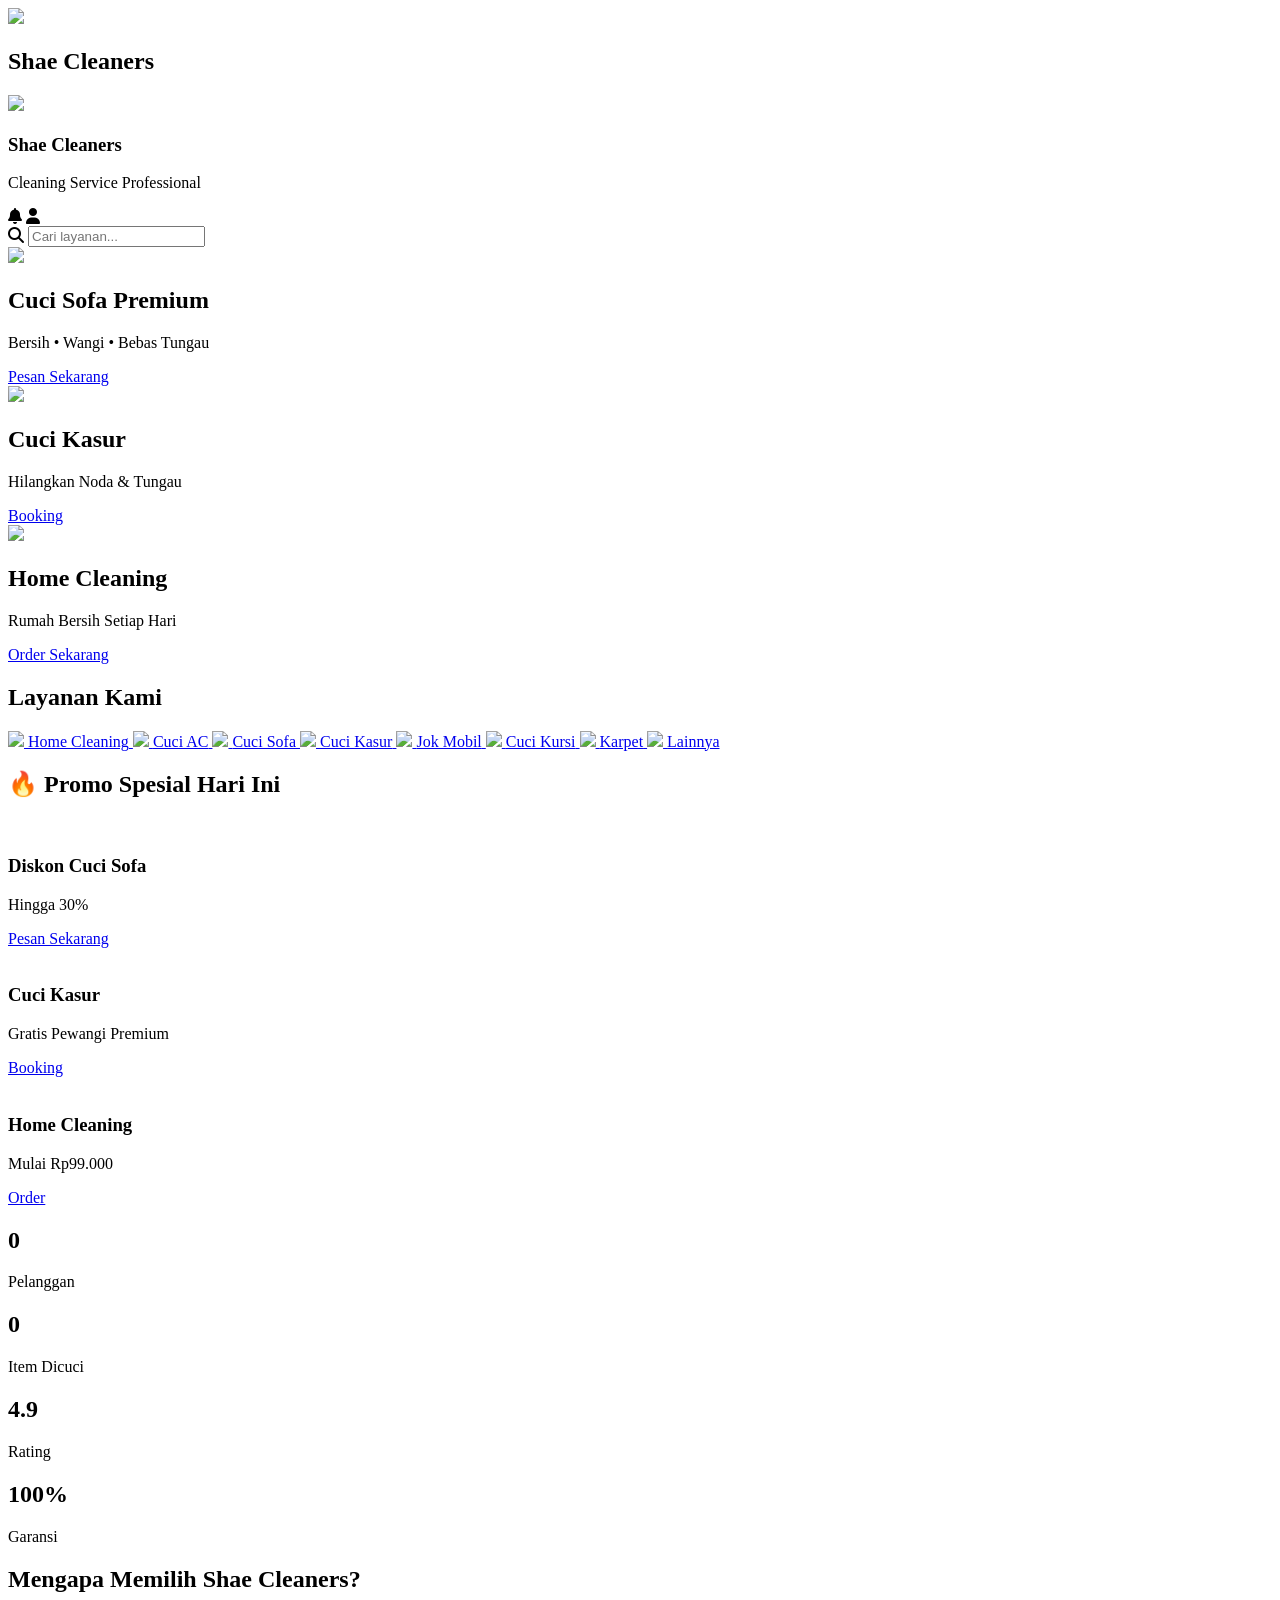
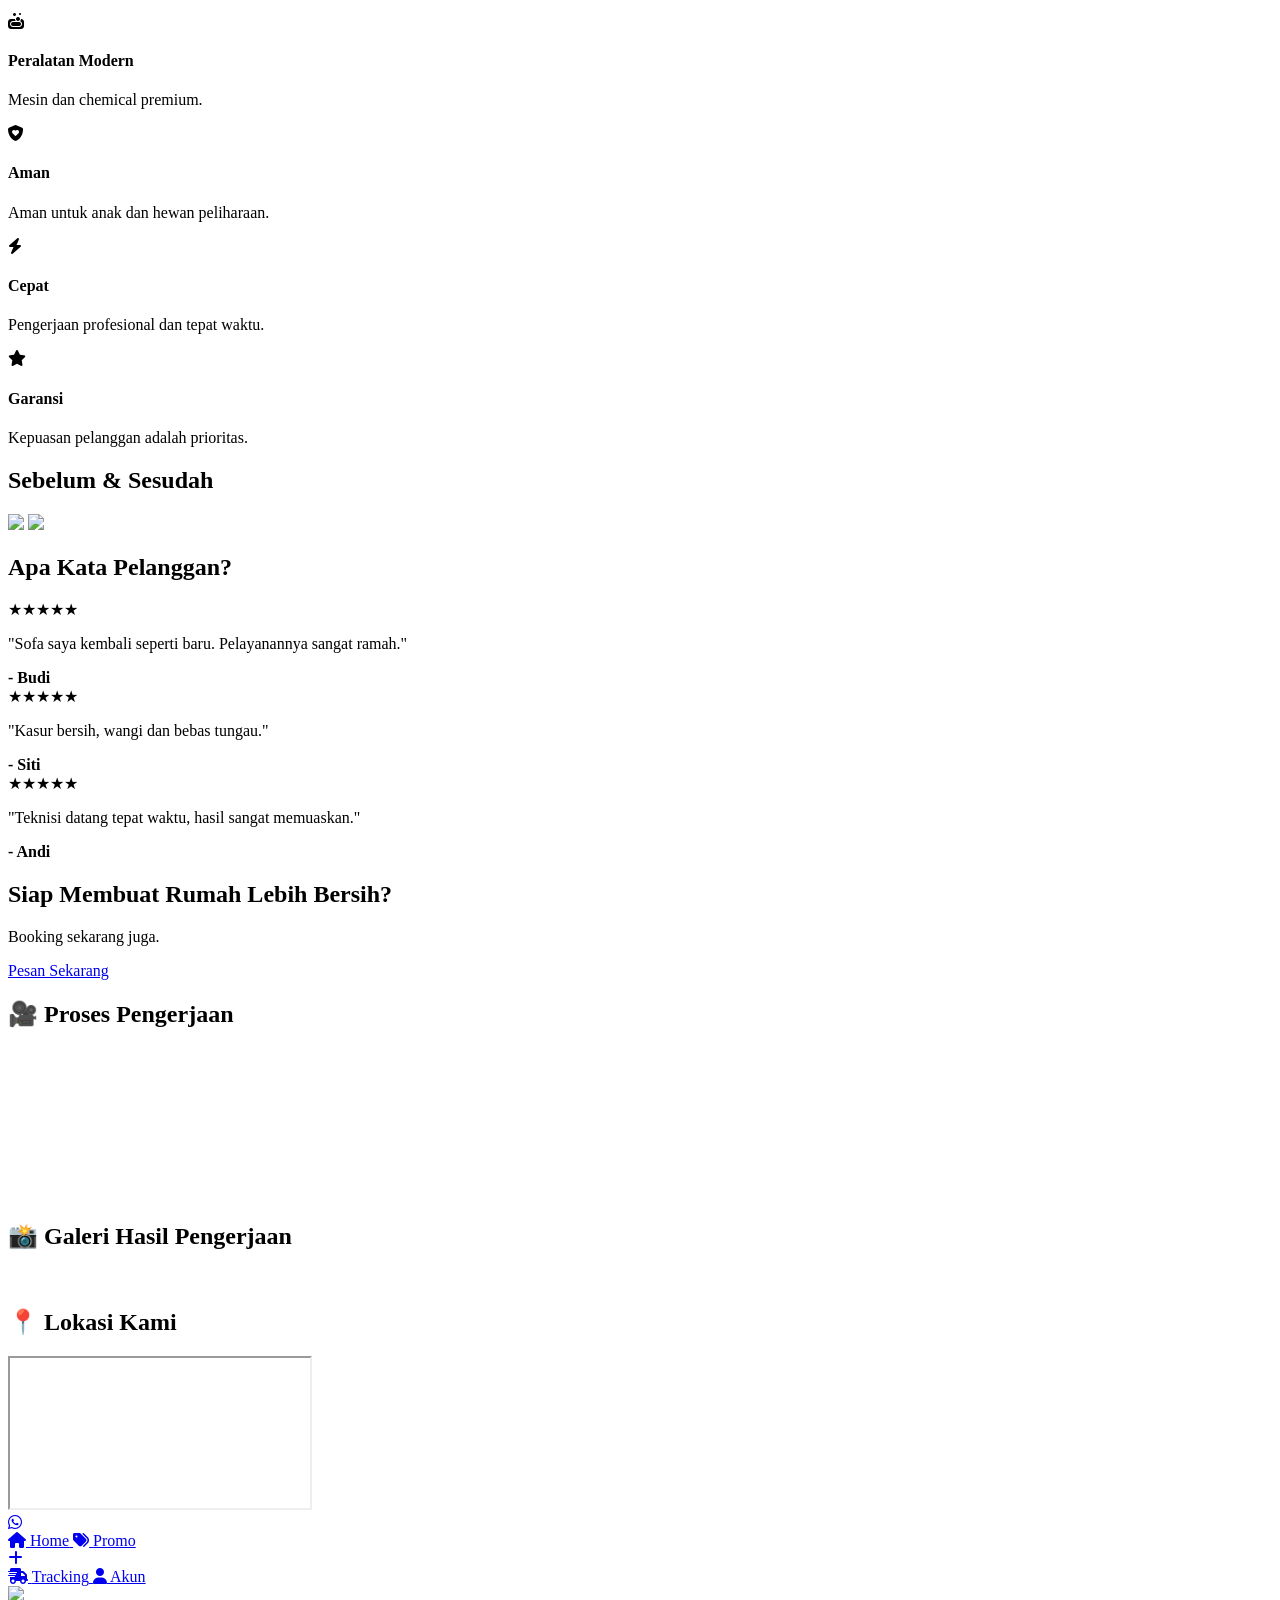
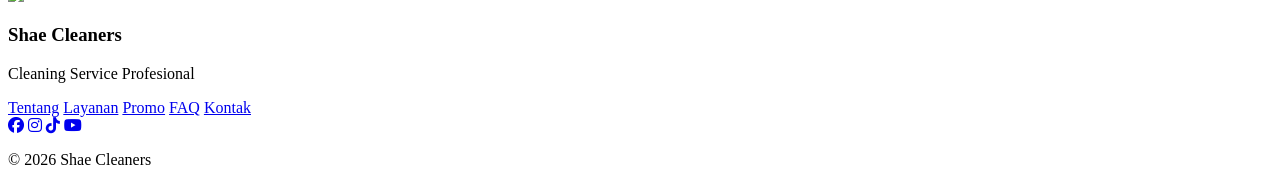
==== index.html @ 220299c4 "Create index.html" ====
<!DOCTYPE html>
<html lang="id">
<head>
<meta charset="UTF-8">
<meta name="viewport" content="width=device-width, initial-scale=1.0">

<title>Shae Cleaners | Jasa Cuci Sofa, Kasur, AC & Home Cleaning</title>

<meta name="theme-color" content="#0D6EFD">
<meta name="description" content="Shae Cleaners - Jasa Home Cleaning, Cuci Sofa, Kasur, AC, Jok Mobil, Kursi, Karpet dan lainnya.">

<link rel="manifest" href="manifest.json">
<link rel="icon" href="assets/logo/logo.png">

<link rel="preconnect" href="https://fonts.googleapis.com">
<link rel="preconnect" href="https://fonts.gstatic.com" crossorigin>

<link href="https://fonts.googleapis.com/css2?family=Poppins:wght@300;400;500;600;700&display=swap" rel="stylesheet">

<link rel="stylesheet" href="style.css">

<link rel="stylesheet" href="https://cdnjs.cloudflare.com/ajax/libs/font-awesome/6.7.2/css/all.min.css">

<link href="https://unpkg.com/aos@2.3.4/dist/aos.css" rel="stylesheet">

</head>

<body>

<!-- Splash Screen -->

<div id="splash">

<img src="assets/logo/logo.png" class="logo">

<h2>Shae Cleaners</h2>

<div class="loader"></div>

</div>

<!-- HEADER -->

<header>

<div class="topbar">

<div class="logo-area">

<img src="assets/logo/logo.png">

<div>

<h3>Shae Cleaners</h3>

<p>Cleaning Service Professional</p>

</div>

</div>

<div class="profile">

<i class="fa-solid fa-bell"></i>

<i class="fa-solid fa-user"></i>

</div>

</div>

<!-- SEARCH -->

<div class="search-box">

<i class="fa-solid fa-magnifying-glass"></i>

<input
type="text"
placeholder="Cari layanan...">

</div>

</header>

<!-- HERO SLIDER -->

<section class="hero">

<div class="slider">

<div class="slide active">

<img src="assets/banner/banner1.jpg">

<div class="caption">

<h2>Cuci Sofa Premium</h2>

<p>Bersih • Wangi • Bebas Tungau</p>

<a href="pages/order.html">

Pesan Sekarang

</a>

</div>

</div>

<div class="slide">

<img src="assets/banner/banner2.jpg">

<div class="caption">

<h2>Cuci Kasur</h2>

<p>Hilangkan Noda & Tungau</p>

<a href="pages/order.html">

Booking

</a>

</div>

</div>

<div class="slide">

<img src="assets/banner/banner3.jpg">

<div class="caption">

<h2>Home Cleaning</h2>

<p>Rumah Bersih Setiap Hari</p>

<a href="pages/order.html">

Order Sekarang

</a>

</div>

</div>

</div>

</section>

<!-- MENU LAYANAN -->

<section class="menu">

<h2>Layanan Kami</h2>

<div class="grid">

<a href="pages/home-cleaning.html" class="card">

<img src="assets/icons/home.png">

<span>Home Cleaning</span>

</a>

<a href="pages/cuci-ac.html" class="card">

<img src="assets/icons/ac.png">

<span>Cuci AC</span>

</a>

<a href="pages/cuci-sofa.html" class="card">

<img src="assets/icons/sofa.png">

<span>Cuci Sofa</span>

</a>

<a href="pages/cuci-kasur.html" class="card">

<img src="assets/icons/kasur.png">

<span>Cuci Kasur</span>

</a>

<a href="pages/cuci-jokmobil.html" class="card">

<img src="assets/icons/mobil.png">

<span>Jok Mobil</span>

</a>

<a href="pages/cuci-kursi.html" class="card">

<img src="assets/icons/kursi.png">

<span>Cuci Kursi</span>

</a>

<a href="pages/karpet.html" class="card">

<img src="assets/icons/karpet.png">

<span>Karpet</span>

</a>

<a href="pages/lainnya.html" class="card">

<img src="assets/icons/more.png">

<span>Lainnya</span>

</a>

</div>

</section>
<!-- ================= PROMO SLIDER ================= -->

<section class="promo-section">

<h2 class="section-title">
🔥 Promo Spesial Hari Ini
</h2>

<div class="promo-slider">

<div class="promo-card">
<img src="assets/banner/promo1.jpg" alt="">
<div class="promo-info">
<h3>Diskon Cuci Sofa</h3>
<p>Hingga 30%</p>
<a href="pages/order.html">Pesan Sekarang</a>
</div>
</div>

<div class="promo-card">
<img src="assets/banner/promo2.jpg" alt="">
<div class="promo-info">
<h3>Cuci Kasur</h3>
<p>Gratis Pewangi Premium</p>
<a href="pages/order.html">Booking</a>
</div>
</div>

<div class="promo-card">
<img src="assets/banner/promo3.jpg" alt="">
<div class="promo-info">
<h3>Home Cleaning</h3>
<p>Mulai Rp99.000</p>
<a href="pages/order.html">Order</a>
</div>
</div>

</div>

</section>

<!-- ================= STATISTIK ================= -->

<section class="counter">

<div class="counter-box">

<h2 class="count" data-target="5000">0</h2>

<p>Pelanggan</p>

</div>

<div class="counter-box">

<h2 class="count" data-target="12000">0</h2>

<p>Item Dicuci</p>

</div>

<div class="counter-box">

<h2 class="count" data-target="4.9">4.9</h2>

<p>Rating</p>

</div>

<div class="counter-box">

<h2>100%</h2>

<p>Garansi</p>

</div>

</section>

<!-- ================= KEUNGGULAN ================= -->

<section class="why-us">

<h2>Mengapa Memilih Shae Cleaners?</h2>

<div class="why-grid">

<div class="why-card">
<i class="fa-solid fa-soap"></i>
<h4>Peralatan Modern</h4>
<p>Mesin dan chemical premium.</p>
</div>

<div class="why-card">
<i class="fa-solid fa-shield-heart"></i>
<h4>Aman</h4>
<p>Aman untuk anak dan hewan peliharaan.</p>
</div>

<div class="why-card">
<i class="fa-solid fa-bolt"></i>
<h4>Cepat</h4>
<p>Pengerjaan profesional dan tepat waktu.</p>
</div>

<div class="why-card">
<i class="fa-solid fa-star"></i>
<h4>Garansi</h4>
<p>Kepuasan pelanggan adalah prioritas.</p>
</div>

</div>

</section>

<!-- ================= BEFORE AFTER ================= -->

<section class="before-after">

<h2>Sebelum & Sesudah</h2>

<div class="compare-slider">

<img src="assets/layanan/before.jpg" class="before">

<img src="assets/layanan/after.jpg" class="after">

</div>

</section>

<!-- ================= TESTIMONI ================= -->

<section class="testimonial">

<h2>Apa Kata Pelanggan?</h2>

<div class="testimonial-slider">

<div class="testimonial-card">

★★★★★

<p>

"Sofa saya kembali seperti baru.
Pelayanannya sangat ramah."

</p>

<strong>- Budi</strong>

</div>

<div class="testimonial-card">

★★★★★

<p>

"Kasur bersih, wangi dan bebas tungau."

</p>

<strong>- Siti</strong>

</div>

<div class="testimonial-card">

★★★★★

<p>

"Teknisi datang tepat waktu,
hasil sangat memuaskan."

</p>

<strong>- Andi</strong>

</div>

</div>

</section>

<!-- ================= CALL TO ACTION ================= -->

<section class="cta">

<h2>

Siap Membuat Rumah Lebih Bersih?

</h2>

<p>

Booking sekarang juga.

</p>

<a href="pages/order.html" class="btn-order">

Pesan Sekarang

</a>

</section>
<!-- ================= VIDEO PROFIL ================= -->

<section class="video-section">

<h2 class="section-title">
🎥 Proses Pengerjaan
</h2>

<div class="video-box">

<video autoplay muted loop playsinline>

<source src="assets/video/shae-cleaners.mp4" type="video/mp4">

</video>

</div>

</section>

<!-- ================= GALERI ================= -->

<section class="gallery">

<h2 class="section-title">
📸 Galeri Hasil Pengerjaan
</h2>

<div class="gallery-slider">

<img src="assets/gallery/1.jpg" alt="">
<img src="assets/gallery/2.jpg" alt="">
<img src="assets/gallery/3.jpg" alt="">
<img src="assets/gallery/4.jpg" alt="">
<img src="assets/gallery/5.jpg" alt="">
<img src="assets/gallery/6.jpg" alt="">

</div>

</section>

<!-- ================= GOOGLE MAP ================= -->

<section class="maps">

<h2 class="section-title">
📍 Lokasi Kami
</h2>

<iframe
src="https://www.google.com/maps/embed?pb="
loading="lazy"
allowfullscreen>
</iframe>

</section>

<!-- ================= FLOATING WHATSAPP ================= -->

<a
href="https://wa.me/628xxxxxxxxxx"
class="floating-wa"
target="_blank">

<i class="fa-brands fa-whatsapp"></i>

</a>

<!-- ================= BOTTOM NAVIGATION ================= -->

<nav class="bottom-nav">

<a href="index.html" class="active">

<i class="fa-solid fa-house"></i>

<span>Home</span>

</a>

<a href="pages/promo.html">

<i class="fa-solid fa-tags"></i>

<span>Promo</span>

</a>

<a href="pages/order.html">

<div class="order-button">

<i class="fa-solid fa-plus"></i>

</div>

</a>

<a href="pages/tracking.html">

<i class="fa-solid fa-truck-fast"></i>

<span>Tracking</span>

</a>

<a href="pages/profile.html">

<i class="fa-solid fa-user"></i>

<span>Akun</span>

</a>

</nav>

<!-- ================= FOOTER ================= -->

<footer>

<img src="assets/logo/logo.png" class="footer-logo">

<h3>Shae Cleaners</h3>

<p>
Cleaning Service Profesional
</p>

<div class="footer-menu">

<a href="#">Tentang</a>

<a href="#">Layanan</a>

<a href="#">Promo</a>

<a href="#">FAQ</a>

<a href="#">Kontak</a>

</div>

<div class="social">

<a href="#"><i class="fab fa-facebook"></i></a>

<a href="#"><i class="fab fa-instagram"></i></a>

<a href="#"><i class="fab fa-tiktok"></i></a>

<a href="#"><i class="fab fa-youtube"></i></a>

</div>

<p class="copyright">

© 2026 Shae Cleaners

</p>

</footer>

<!-- ================= SCRIPT ================= -->

<script src="https://unpkg.com/aos@2.3.4/dist/aos.js"></script>

<script>

AOS.init({

duration:800,

once:true

});

</script>

<script src="app.js"></script>

</body>

</html>
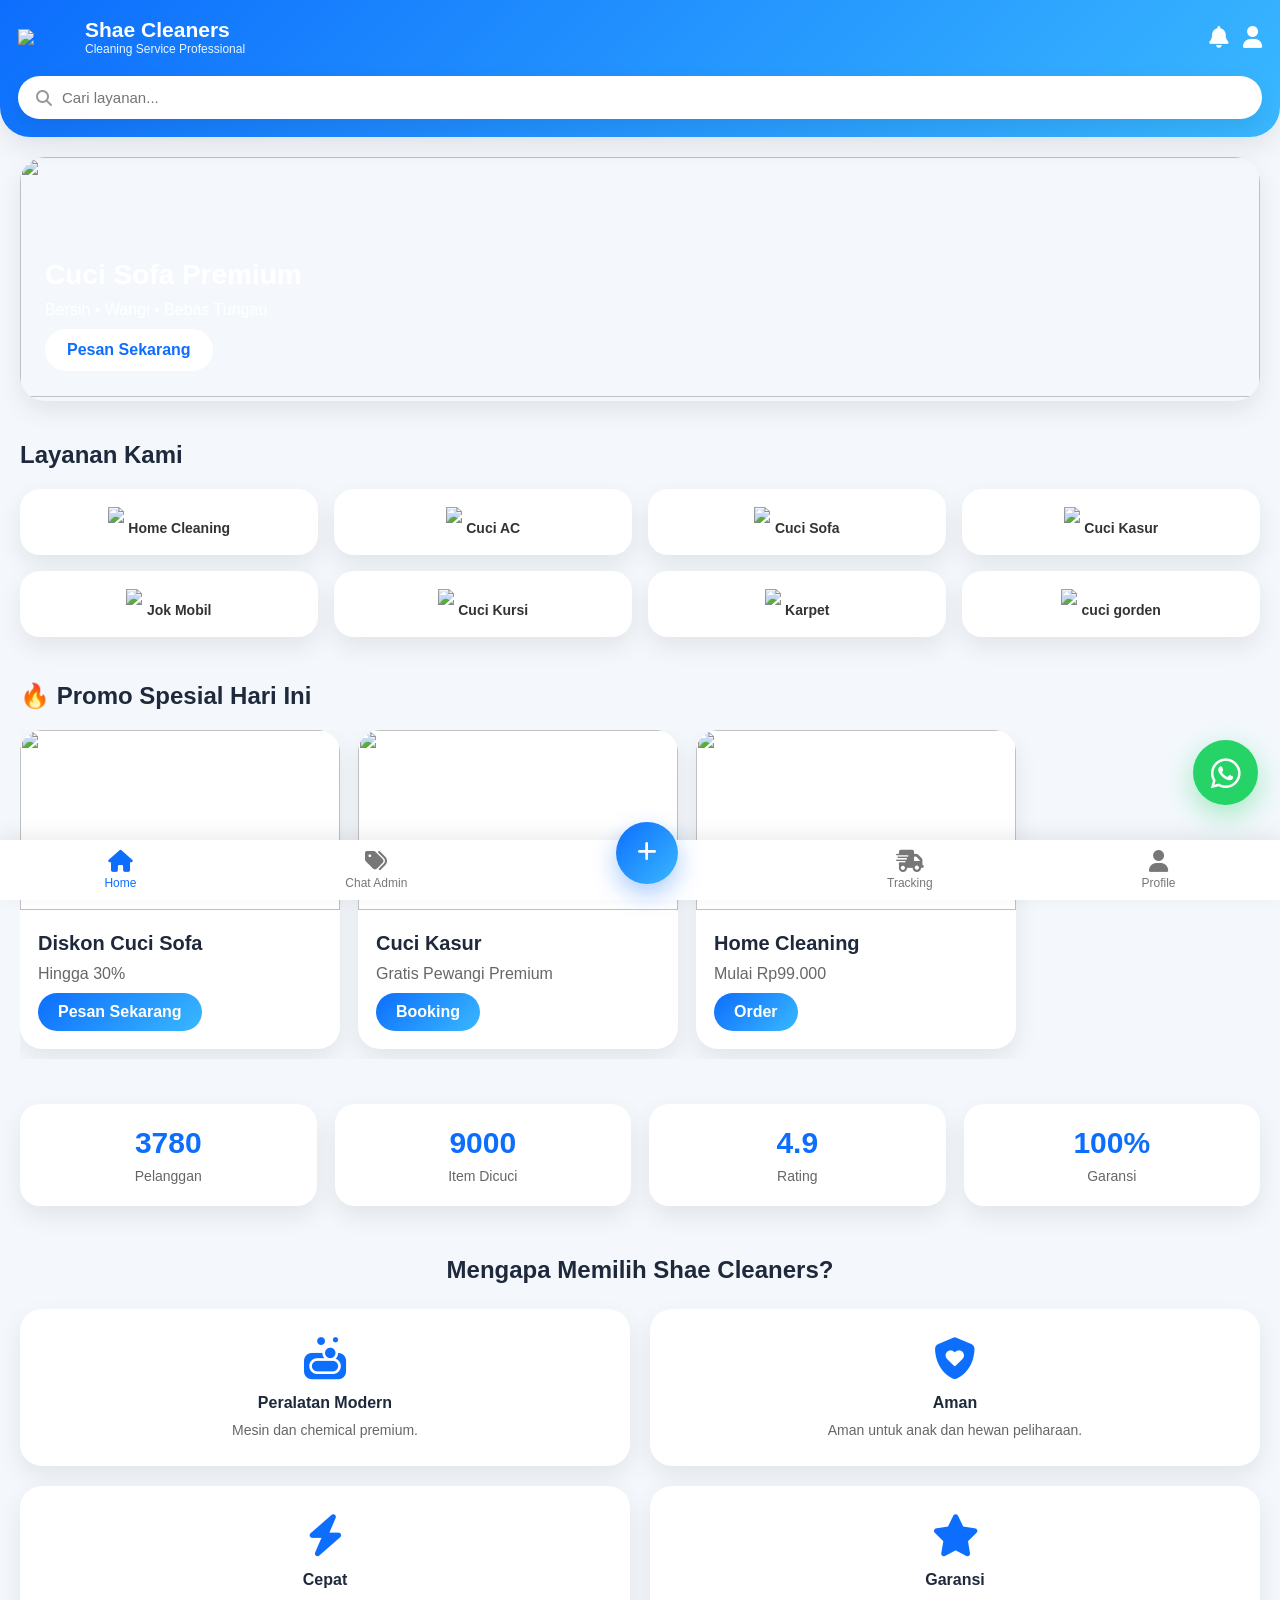
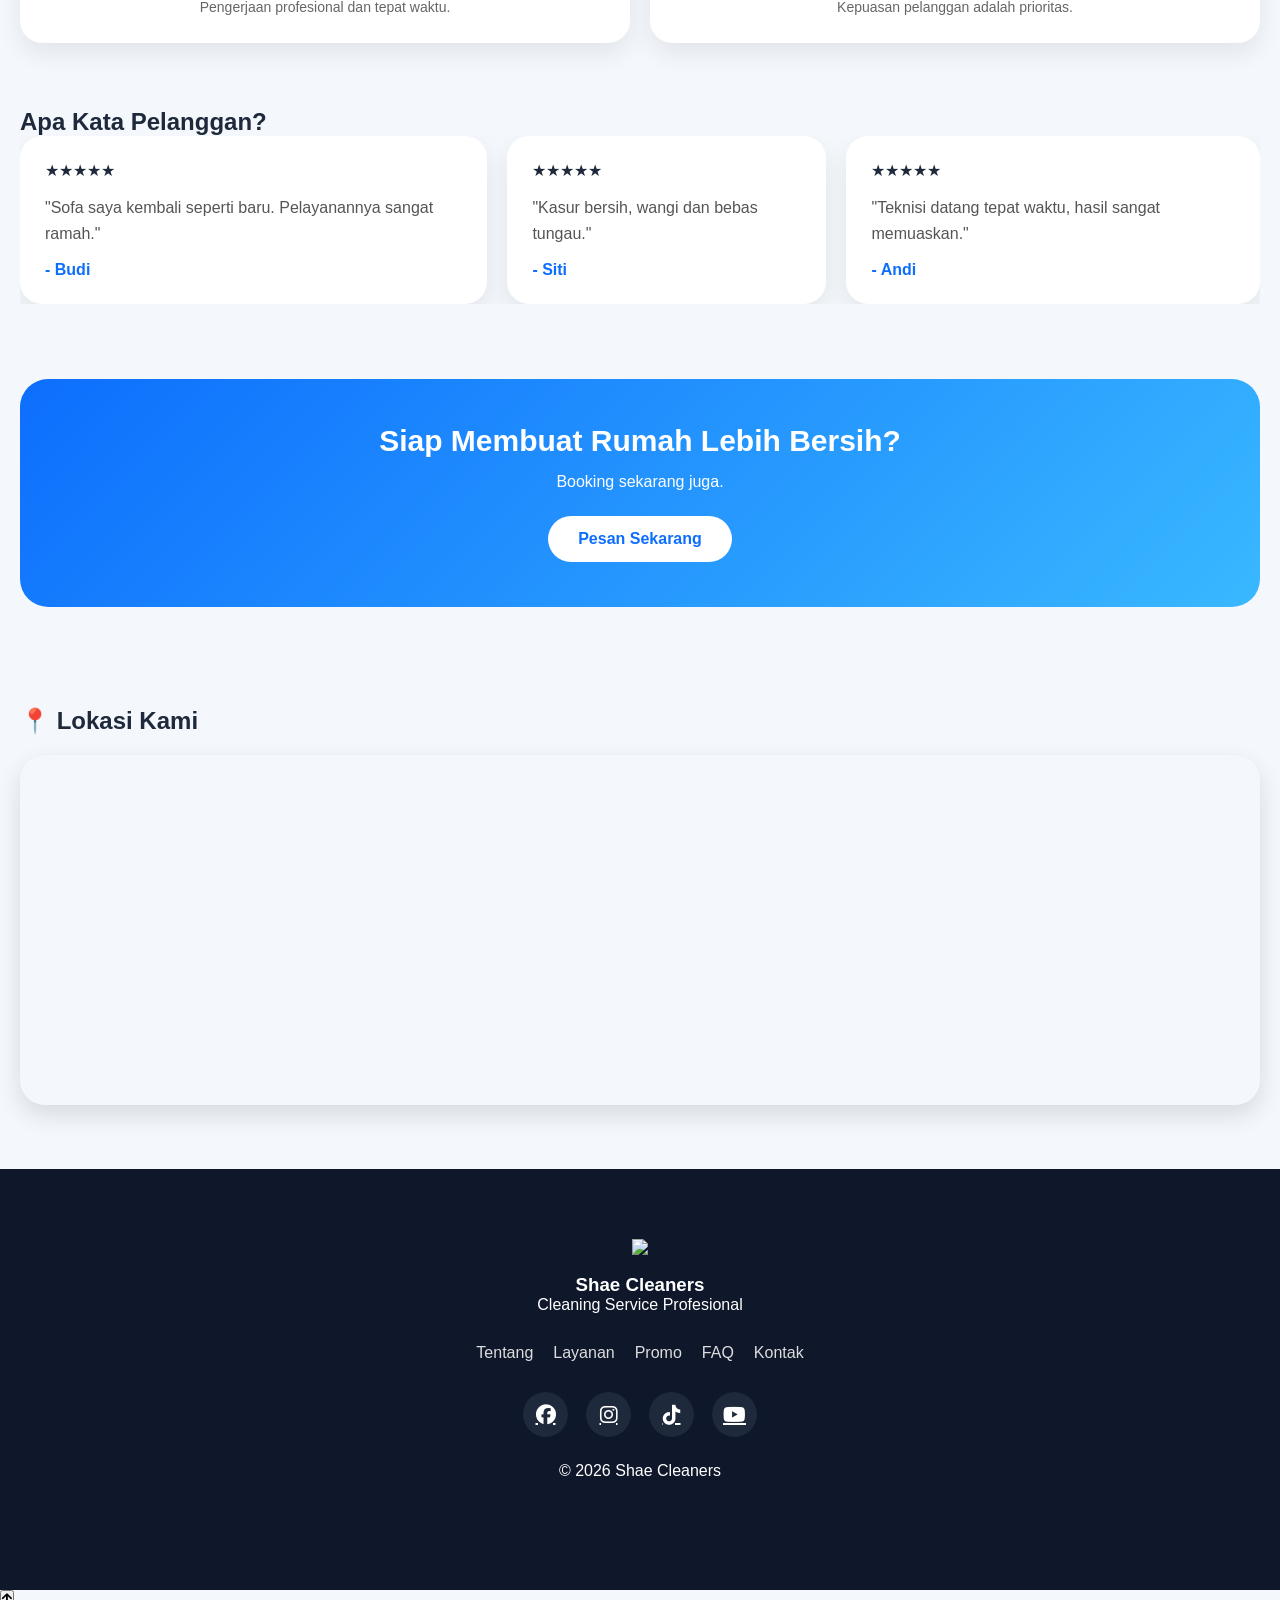
==== commit 42b2f256: "Update index.html" ====
--- a/index.html
+++ b/index.html
@@ -91,7 +91,7 @@
 
 <div class="slide active">
 
-<img src="assets/banner/banner1.jpg">
+<img src="assets/banner/cuci-sofa.png">
 
 <div class="caption">
 
@@ -111,7 +111,7 @@
 
 <div class="slide">
 
-<img src="assets/banner/banner2.jpg">
+<img src="assets/banner/cuci-kasur.png">
 
 <div class="caption">
 
@@ -131,7 +131,7 @@
 
 <div class="slide">
 
-<img src="assets/banner/banner3.jpg">
+<img src="assets/banner/cuci-jokmobil.png">
 
 <div class="caption">
 
@@ -219,9 +219,9 @@
 
 <a href="pages/lainnya.html" class="card">
 
-<img src="assets/icons/more.png">
-
-<span>Lainnya</span>
+<img src="assets/icons/gorden.png">
+
+<span>cuci gorden</span>
 
 </a>
 
@@ -239,7 +239,7 @@
 <div class="promo-slider">
 
 <div class="promo-card">
-<img src="assets/banner/promo1.jpg" alt="">
+<img src="assets/banner/promo1.png" alt="">
 <div class="promo-info">
 <h3>Diskon Cuci Sofa</h3>
 <p>Hingga 30%</p>
@@ -248,7 +248,7 @@
 </div>
 
 <div class="promo-card">
-<img src="assets/banner/promo2.jpg" alt="">
+<img src="assets/banner/promo2.png" alt="">
 <div class="promo-info">
 <h3>Cuci Kasur</h3>
 <p>Gratis Pewangi Premium</p>
@@ -257,7 +257,7 @@
 </div>
 
 <div class="promo-card">
-<img src="assets/banner/promo3.jpg" alt="">
+<img src="assets/banner/promo3.png" alt="">
 <div class="promo-info">
 <h3>Home Cleaning</h3>
 <p>Mulai Rp99.000</p>
@@ -343,22 +343,6 @@
 
 </section>
 
-<!-- ================= BEFORE AFTER ================= -->
-
-<section class="before-after">
-
-<h2>Sebelum & Sesudah</h2>
-
-<div class="compare-slider">
-
-<img src="assets/layanan/before.jpg" class="before">
-
-<img src="assets/layanan/after.jpg" class="after">
-
-</div>
-
-</section>
-
 <!-- ================= TESTIMONI ================= -->
 
 <section class="testimonial">
@@ -438,46 +422,7 @@
 </a>
 
 </section>
-<!-- ================= VIDEO PROFIL ================= -->
-
-<section class="video-section">
-
-<h2 class="section-title">
-🎥 Proses Pengerjaan
-</h2>
-
-<div class="video-box">
-
-<video autoplay muted loop playsinline>
-
-<source src="assets/video/shae-cleaners.mp4" type="video/mp4">
-
-</video>
-
-</div>
-
-</section>
-
-<!-- ================= GALERI ================= -->
-
-<section class="gallery">
-
-<h2 class="section-title">
-📸 Galeri Hasil Pengerjaan
-</h2>
-
-<div class="gallery-slider">
-
-<img src="assets/gallery/1.jpg" alt="">
-<img src="assets/gallery/2.jpg" alt="">
-<img src="assets/gallery/3.jpg" alt="">
-<img src="assets/gallery/4.jpg" alt="">
-<img src="assets/gallery/5.jpg" alt="">
-<img src="assets/gallery/6.jpg" alt="">
-
-</div>
-
-</section>
+
 
 <!-- ================= GOOGLE MAP ================= -->
 
@@ -498,7 +443,7 @@
 <!-- ================= FLOATING WHATSAPP ================= -->
 
 <a
-href="https://wa.me/628xxxxxxxxxx"
+href="https://wa.me/message/MJ7SUIASE3DYN1"
 class="floating-wa"
 target="_blank">
 
@@ -518,11 +463,11 @@
 
 </a>
 
-<a href="pages/promo.html">
+<a href="pages/chat.html">
 
 <i class="fa-solid fa-tags"></i>
 
-<span>Promo</span>
+<span>Chat Admin</span>
 
 </a>
 
@@ -548,7 +493,7 @@
 
 <i class="fa-solid fa-user"></i>
 
-<span>Akun</span>
+<span>Profile</span>
 
 </a>
 
--- a/style.css
+++ b/style.css
@@ -0,0 +1,1355 @@
+/*====================================
+ Shae Cleaners Premium Theme V3
+====================================*/
+
+:root{
+
+--primary:#0D6EFD;
+--secondary:#3AA8FF;
+--accent:#00C2FF;
+--bg:#F4F8FD;
+--white:#FFFFFF;
+--dark:#1E293B;
+--text:#555;
+--radius:18px;
+--shadow:0 10px 25px rgba(0,0,0,.08);
+
+}
+
+*{
+margin:0;
+padding:0;
+box-sizing:border-box;
+font-family:'Poppins',sans-serif;
+}
+
+html{
+scroll-behavior:smooth;
+}
+
+body{
+
+background:var(--bg);
+color:var(--dark);
+overflow-x:hidden;
+
+}
+
+/*=========================
+Splash Screen
+=========================*/
+
+#splash{
+
+position:fixed;
+top:0;
+left:0;
+width:100%;
+height:100%;
+background:linear-gradient(135deg,#0D6EFD,#37B6FF);
+display:flex;
+flex-direction:column;
+justify-content:center;
+align-items:center;
+z-index:99999;
+
+}
+
+#splash .logo{
+
+width:110px;
+animation:zoom 2s infinite;
+
+}
+
+#splash h2{
+
+margin-top:20px;
+color:white;
+font-size:26px;
+
+}
+
+.loader{
+
+width:55px;
+height:55px;
+border:5px solid rgba(255,255,255,.2);
+border-top:5px solid white;
+border-radius:50%;
+margin-top:20px;
+animation:spin 1s linear infinite;
+
+}
+
+@keyframes spin{
+
+100%{
+
+transform:rotate(360deg);
+
+}
+
+}
+
+@keyframes zoom{
+
+50%{
+
+transform:scale(1.08);
+
+}
+
+}
+
+/*=========================
+HEADER
+=========================*/
+
+header{
+
+background:linear-gradient(135deg,#0D6EFD,#39B8FF);
+padding:18px;
+border-radius:0 0 30px 30px;
+box-shadow:var(--shadow);
+position:sticky;
+top:0;
+z-index:1000;
+
+}
+
+.topbar{
+
+display:flex;
+justify-content:space-between;
+align-items:center;
+
+}
+
+.logo-area{
+
+display:flex;
+align-items:center;
+
+}
+
+.logo-area img{
+
+width:55px;
+margin-right:12px;
+
+}
+
+.logo-area h3{
+
+color:white;
+font-size:21px;
+
+}
+
+.logo-area p{
+
+color:#EAF6FF;
+font-size:12px;
+
+}
+
+.profile{
+
+display:flex;
+gap:15px;
+
+}
+
+.profile i{
+
+color:white;
+font-size:22px;
+cursor:pointer;
+transition:.3s;
+
+}
+
+.profile i:hover{
+
+transform:scale(1.2);
+
+}
+
+.search-box{
+
+margin-top:20px;
+background:white;
+border-radius:50px;
+padding:13px 18px;
+display:flex;
+align-items:center;
+box-shadow:var(--shadow);
+
+}
+
+.search-box i{
+
+color:#999;
+
+}
+
+.search-box input{
+
+flex:1;
+border:none;
+outline:none;
+font-size:15px;
+margin-left:10px;
+
+}
+
+/*=========================
+HERO
+=========================*/
+
+.hero{
+
+margin:20px;
+
+}
+
+.slider{
+
+position:relative;
+overflow:hidden;
+border-radius:25px;
+box-shadow:var(--shadow);
+
+}
+
+.slide{
+
+display:none;
+position:relative;
+
+}
+
+.slide.active{
+
+display:block;
+animation:fade 1s;
+
+}
+
+.slide img{
+
+width:100%;
+height:240px;
+object-fit:cover;
+
+}
+
+.caption{
+
+position:absolute;
+left:25px;
+bottom:30px;
+color:white;
+
+}
+
+.caption h2{
+
+font-size:28px;
+
+}
+
+.caption p{
+
+margin:10px 0;
+
+}
+
+.caption a{
+
+display:inline-block;
+background:white;
+color:var(--primary);
+padding:12px 22px;
+border-radius:40px;
+text-decoration:none;
+font-weight:600;
+transition:.3s;
+
+}
+
+.caption a:hover{
+
+transform:translateY(-3px);
+
+}
+
+@keyframes fade{
+
+from{
+
+opacity:0;
+
+}
+
+to{
+
+opacity:1;
+
+}
+
+}
+
+/*=========================
+MENU GRID
+=========================*/
+
+.menu{
+
+padding:20px;
+
+}
+
+.menu h2{
+
+margin-bottom:20px;
+
+}
+
+.grid{
+
+display:grid;
+grid-template-columns:repeat(4,1fr);
+gap:16px;
+
+}
+
+.card{
+
+background:white;
+padding:18px;
+border-radius:20px;
+text-align:center;
+text-decoration:none;
+color:#333;
+box-shadow:var(--shadow);
+transition:.35s;
+
+}
+
+.card:hover{
+
+transform:translateY(-8px);
+
+}
+
+.card img{
+
+width:55px;
+margin-bottom:10px;
+
+}
+
+.card span{
+
+font-size:14px;
+font-weight:600;
+
+}
+
+/*=========================
+RESPONSIVE
+=========================*/
+
+@media(max-width:768px){
+
+.grid{
+
+grid-template-columns:repeat(4,1fr);
+
+}
+
+.card{
+
+padding:15px;
+
+}
+
+.card img{
+
+width:42px;
+
+}
+
+.card span{
+
+font-size:12px;
+
+}
+
+.caption h2{
+
+font-size:22px;
+
+}
+
+.slide img{
+
+height:200px;
+
+}
+
+}
+
+@media(max-width:480px){
+
+.grid{
+
+grid-template-columns:repeat(2,1fr);
+
+}
+
+header{
+
+border-radius:0 0 25px 25px;
+
+}
+
+}
+/*====================================
+ PROMO SECTION
+====================================*/
+
+.promo-section{
+
+padding:25px 20px;
+
+}
+
+.section-title{
+
+font-size:24px;
+font-weight:700;
+margin-bottom:20px;
+color:var(--dark);
+
+}
+
+.promo-slider{
+
+display:flex;
+gap:18px;
+overflow-x:auto;
+scroll-behavior:smooth;
+padding-bottom:10px;
+
+}
+
+.promo-slider::-webkit-scrollbar{
+
+display:none;
+
+}
+
+.promo-card{
+
+min-width:320px;
+background:#fff;
+border-radius:22px;
+overflow:hidden;
+box-shadow:var(--shadow);
+transition:.35s;
+
+}
+
+.promo-card:hover{
+
+transform:translateY(-8px);
+
+}
+
+.promo-card img{
+
+width:100%;
+height:180px;
+object-fit:cover;
+
+}
+
+.promo-info{
+
+padding:18px;
+
+}
+
+.promo-info h3{
+
+font-size:20px;
+
+}
+
+.promo-info p{
+
+margin:10px 0;
+color:#666;
+
+}
+
+.promo-info a{
+
+display:inline-block;
+padding:10px 20px;
+background:linear-gradient(135deg,#0D6EFD,#39B8FF);
+color:#fff;
+text-decoration:none;
+border-radius:30px;
+font-weight:600;
+
+}
+
+/*====================================
+ COUNTER
+====================================*/
+
+.counter{
+
+display:grid;
+grid-template-columns:repeat(4,1fr);
+gap:18px;
+padding:20px;
+
+}
+
+.counter-box{
+
+background:#fff;
+padding:22px;
+text-align:center;
+border-radius:20px;
+box-shadow:var(--shadow);
+transition:.35s;
+
+}
+
+.counter-box:hover{
+
+transform:translateY(-6px);
+
+}
+
+.counter-box h2{
+
+font-size:30px;
+color:var(--primary);
+
+}
+
+.counter-box p{
+
+margin-top:8px;
+font-size:14px;
+color:#666;
+
+}
+
+/*====================================
+ WHY US
+====================================*/
+
+.why-us{
+
+padding:30px 20px;
+
+}
+
+.why-us h2{
+
+text-align:center;
+margin-bottom:25px;
+
+}
+
+.why-grid{
+
+display:grid;
+grid-template-columns:repeat(2,1fr);
+gap:20px;
+
+}
+
+.why-card{
+
+background:#fff;
+padding:28px;
+border-radius:22px;
+text-align:center;
+box-shadow:var(--shadow);
+transition:.4s;
+
+}
+
+.why-card:hover{
+
+transform:translateY(-8px);
+
+}
+
+.why-card i{
+
+font-size:42px;
+color:var(--primary);
+margin-bottom:15px;
+
+}
+
+.why-card h4{
+
+margin-bottom:10px;
+
+}
+
+.why-card p{
+
+color:#666;
+font-size:14px;
+
+}
+
+/*====================================
+ BEFORE AFTER
+====================================*/
+
+.before-after{
+
+padding:30px 20px;
+
+}
+
+.before-after h2{
+
+margin-bottom:20px;
+
+}
+
+.compare-slider{
+
+position:relative;
+overflow:hidden;
+border-radius:25px;
+box-shadow:var(--shadow);
+
+}
+
+.compare-slider img{
+
+width:100%;
+display:block;
+
+}
+
+.before{
+
+position:absolute;
+top:0;
+left:0;
+width:50%;
+overflow:hidden;
+
+}
+
+/*====================================
+ TESTIMONIAL
+====================================*/
+
+.testimonial{
+
+padding:35px 20px;
+
+}
+
+.testimonial-slider{
+
+display:flex;
+gap:20px;
+overflow-x:auto;
+scroll-behavior:smooth;
+
+}
+
+.testimonial-slider::-webkit-scrollbar{
+
+display:none;
+
+}
+
+.testimonial-card{
+
+min-width:300px;
+background:#fff;
+padding:25px;
+border-radius:22px;
+box-shadow:var(--shadow);
+
+}
+
+.testimonial-card p{
+
+margin:15px 0;
+line-height:1.6;
+color:#555;
+
+}
+
+.testimonial-card strong{
+
+color:var(--primary);
+
+}
+
+/*====================================
+ CTA
+====================================*/
+
+.cta{
+
+margin:40px 20px;
+padding:45px 25px;
+text-align:center;
+border-radius:28px;
+background:linear-gradient(135deg,#0D6EFD,#39B8FF);
+color:#fff;
+
+}
+
+.cta h2{
+
+font-size:30px;
+
+}
+
+.cta p{
+
+margin:15px 0 25px;
+
+}
+
+.btn-order{
+
+display:inline-block;
+padding:14px 30px;
+background:#fff;
+color:#0D6EFD;
+border-radius:40px;
+text-decoration:none;
+font-weight:700;
+transition:.3s;
+
+}
+
+.btn-order:hover{
+
+transform:scale(1.05);
+
+}
+
+/*====================================
+ GLASS EFFECT
+====================================*/
+
+.glass{
+
+background:rgba(255,255,255,.15);
+backdrop-filter:blur(15px);
+border:1px solid rgba(255,255,255,.2);
+
+}
+
+/*====================================
+ ANIMATION
+====================================*/
+
+.fade-up{
+
+animation:fadeUp .8s ease;
+
+}
+
+@keyframes fadeUp{
+
+from{
+
+opacity:0;
+transform:translateY(30px);
+
+}
+
+to{
+
+opacity:1;
+transform:translateY(0);
+
+}
+
+}
+
+.zoom{
+
+animation:zoomIn .6s;
+
+}
+
+@keyframes zoomIn{
+
+from{
+
+opacity:0;
+transform:scale(.9);
+
+}
+
+to{
+
+opacity:1;
+transform:scale(1);
+
+}
+
+}
+
+/*====================================
+ RESPONSIVE
+====================================*/
+
+@media(max-width:768px){
+
+.counter{
+
+grid-template-columns:repeat(2,1fr);
+
+}
+
+.why-grid{
+
+grid-template-columns:1fr;
+
+}
+
+.promo-card{
+
+min-width:280px;
+
+}
+
+.cta h2{
+
+font-size:24px;
+
+}
+
+}
+
+@media(max-width:480px){
+
+.counter{
+
+grid-template-columns:1fr 1fr;
+
+}
+
+.testimonial-card{
+
+min-width:260px;
+
+}
+
+}
+/*====================================
+VIDEO SECTION
+====================================*/
+
+.video-section{
+padding:60px 20px;
+}
+
+.video-box{
+position:relative;
+overflow:hidden;
+border-radius:25px;
+box-shadow:0 15px 40px rgba(0,0,0,.15);
+}
+
+.video-box video{
+width:100%;
+display:block;
+border-radius:25px;
+transition:.5s;
+}
+
+.video-box:hover video{
+transform:scale(1.03);
+}
+
+/*====================================
+GALLERY
+====================================*/
+
+.gallery{
+padding:60px 20px;
+}
+
+.gallery-slider{
+display:flex;
+gap:18px;
+overflow-x:auto;
+scroll-behavior:smooth;
+padding-bottom:10px;
+}
+
+.gallery-slider::-webkit-scrollbar{
+display:none;
+}
+
+.gallery-slider img{
+width:280px;
+height:200px;
+object-fit:cover;
+border-radius:22px;
+box-shadow:0 10px 25px rgba(0,0,0,.12);
+transition:.35s;
+cursor:pointer;
+}
+
+.gallery-slider img:hover{
+transform:scale(1.05);
+}
+
+/*====================================
+MAP
+====================================*/
+
+.maps{
+padding:60px 20px;
+}
+
+.maps iframe{
+width:100%;
+height:350px;
+border:none;
+border-radius:25px;
+box-shadow:0 10px 25px rgba(0,0,0,.12);
+}
+
+/*====================================
+FLOATING WHATSAPP
+====================================*/
+
+.floating-wa{
+
+position:fixed;
+
+right:22px;
+
+bottom:95px;
+
+width:65px;
+
+height:65px;
+
+background:#25D366;
+
+border-radius:50%;
+
+display:flex;
+
+align-items:center;
+
+justify-content:center;
+
+color:#fff;
+
+font-size:34px;
+
+text-decoration:none;
+
+box-shadow:0 10px 30px rgba(37,211,102,.4);
+
+z-index:999;
+
+animation:pulse 2s infinite;
+
+transition:.3s;
+
+}
+
+.floating-wa:hover{
+
+transform:scale(1.12);
+
+}
+
+@keyframes pulse{
+
+0%{
+
+box-shadow:0 0 0 0 rgba(37,211,102,.5);
+
+}
+
+70%{
+
+box-shadow:0 0 0 18px rgba(37,211,102,0);
+
+}
+
+100%{
+
+box-shadow:0 0 0 0 rgba(37,211,102,0);
+
+}
+
+}
+
+/*====================================
+BOTTOM NAVIGATION
+====================================*/
+
+.bottom-nav{
+
+position:fixed;
+
+bottom:0;
+
+left:0;
+
+width:100%;
+
+background:#fff;
+
+display:flex;
+
+justify-content:space-around;
+
+align-items:center;
+
+padding:10px 0;
+
+box-shadow:0 -5px 20px rgba(0,0,0,.08);
+
+z-index:999;
+
+}
+
+.bottom-nav a{
+
+text-decoration:none;
+
+color:#777;
+
+display:flex;
+
+flex-direction:column;
+
+align-items:center;
+
+font-size:12px;
+
+transition:.3s;
+
+}
+
+.bottom-nav a.active{
+
+color:var(--primary);
+
+}
+
+.bottom-nav i{
+
+font-size:22px;
+
+margin-bottom:4px;
+
+}
+
+.order-button{
+
+width:62px;
+
+height:62px;
+
+background:linear-gradient(135deg,#0D6EFD,#39B8FF);
+
+border-radius:50%;
+
+display:flex;
+
+align-items:center;
+
+justify-content:center;
+
+color:#fff;
+
+font-size:26px;
+
+margin-top:-35px;
+
+box-shadow:0 10px 25px rgba(13,110,253,.35);
+
+}
+
+/*====================================
+FOOTER
+====================================*/
+
+footer{
+
+background:#0F172A;
+
+padding:70px 20px 110px;
+
+text-align:center;
+
+color:#fff;
+
+}
+
+.footer-logo{
+
+width:85px;
+
+margin-bottom:15px;
+
+}
+
+.footer-menu{
+
+margin:30px 0;
+
+display:flex;
+
+justify-content:center;
+
+flex-wrap:wrap;
+
+gap:20px;
+
+}
+
+.footer-menu a{
+
+color:#ddd;
+
+text-decoration:none;
+
+transition:.3s;
+
+}
+
+.footer-menu a:hover{
+
+color:#fff;
+
+}
+
+.social{
+
+display:flex;
+
+justify-content:center;
+
+gap:18px;
+
+margin-bottom:25px;
+
+}
+
+.social a{
+
+width:45px;
+
+height:45px;
+
+border-radius:50%;
+
+background:#1E293B;
+
+display:flex;
+
+align-items:center;
+
+justify-content:center;
+
+color:#fff;
+
+font-size:20px;
+
+transition:.3s;
+
+}
+
+.social a:hover{
+
+background:var(--primary);
+
+transform:translateY(-5px);
+
+}
+
+copyright{
+
+color:#aaa;
+
+font-size:14px;
+
+}
+
+/*====================================
+RIPPLE EFFECT
+====================================*/
+
+.ripple{
+
+position:relative;
+
+overflow:hidden;
+
+}
+
+.ripple::after{
+
+content:"";
+
+position:absolute;
+
+width:10px;
+
+height:10px;
+
+background:rgba(255,255,255,.6);
+
+border-radius:50%;
+
+transform:scale(0);
+
+opacity:0;
+
+transition:.6s;
+
+}
+
+.ripple:active::after{
+
+transform:scale(30);
+
+opacity:1;
+
+}
+
+/*====================================
+DARK MODE
+====================================*/
+
+.dark{
+
+background:#0F172A;
+
+color:#fff;
+
+}
+
+.dark .card,
+.dark .promo-card,
+.dark .counter-box,
+.dark .why-card,
+.dark .testimonial-card{
+
+background:#1E293B;
+
+color:#fff;
+
+}
+
+.dark header{
+
+background:#111827;
+
+}
+
+.dark footer{
+
+background:#020617;
+
+}
+
+/*====================================
+SCROLLBAR
+====================================*/
+
+::-webkit-scrollbar{
+
+width:8px;
+
+}
+
+::-webkit-scrollbar-thumb{
+
+background:#0D6EFD;
+
+border-radius:20px;
+
+}
+
+/*====================================
+RESPONSIVE
+====================================*/
+
+@media(max-width:768px){
+
+.gallery-slider img{
+
+width:220px;
+
+height:170px;
+
+}
+
+.maps iframe{
+
+height:280px;
+
+}
+
+.order-button{
+
+width:58px;
+
+height:58px;
+
+}
+
+}
+
+@media(max-width:480px){
+
+.bottom-nav span{
+
+font-size:11px;
+
+}
+
+.floating-wa{
+
+width:58px;
+
+height:58px;
+
+font-size:30px;
+
+right:18px;
+
+bottom:90px;
+
+}
+
+}
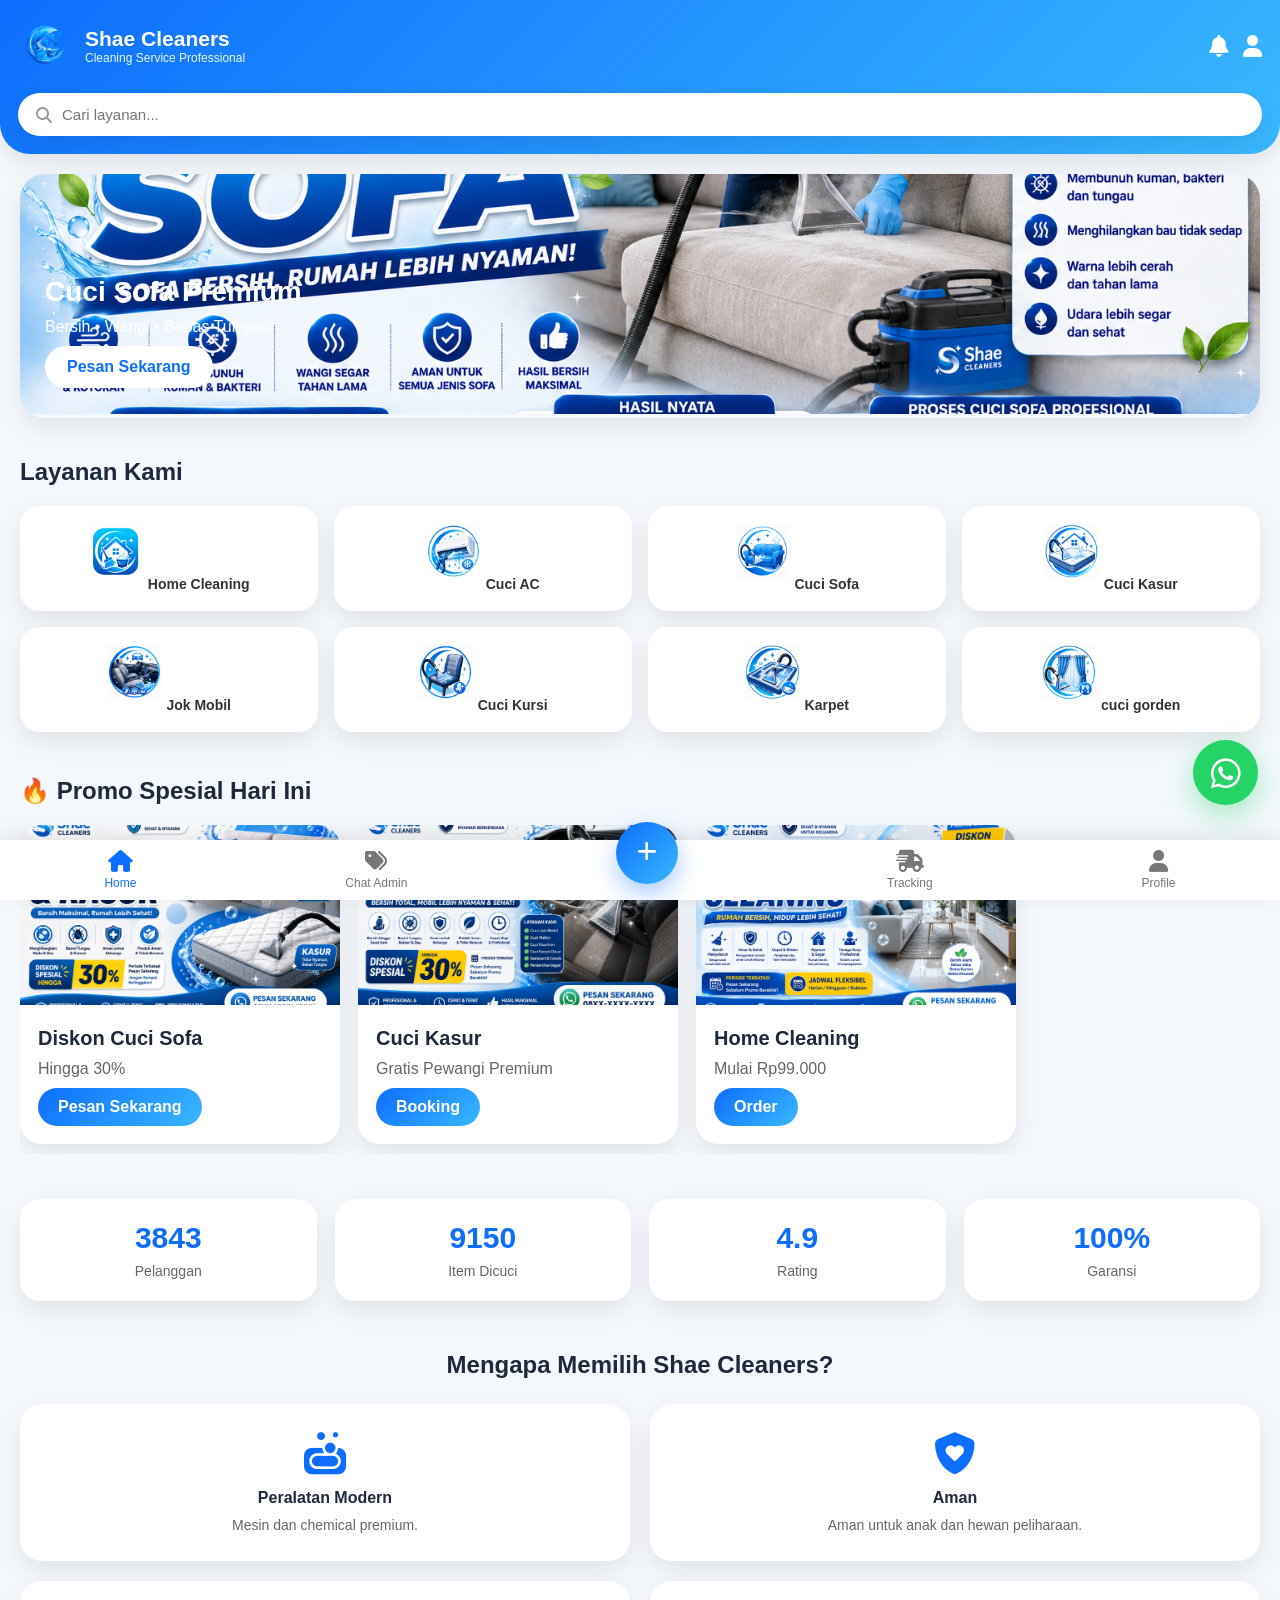
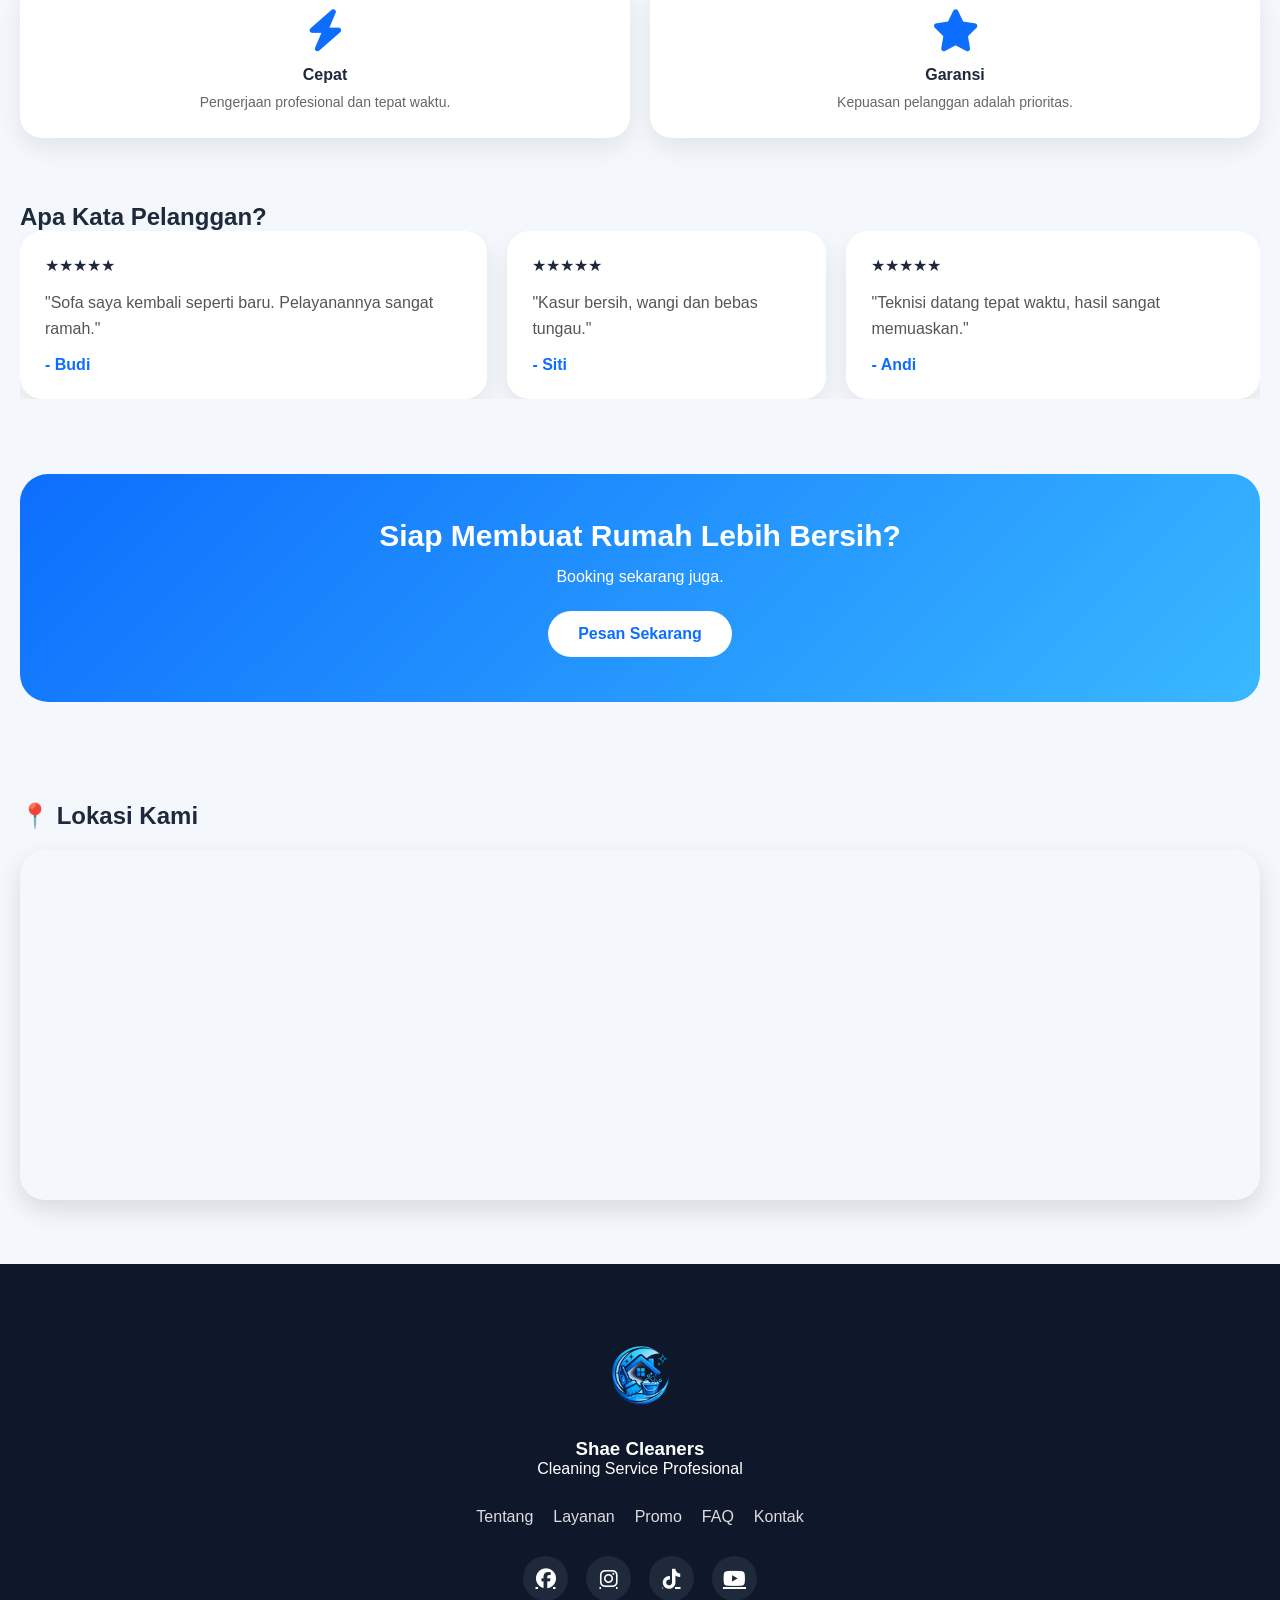
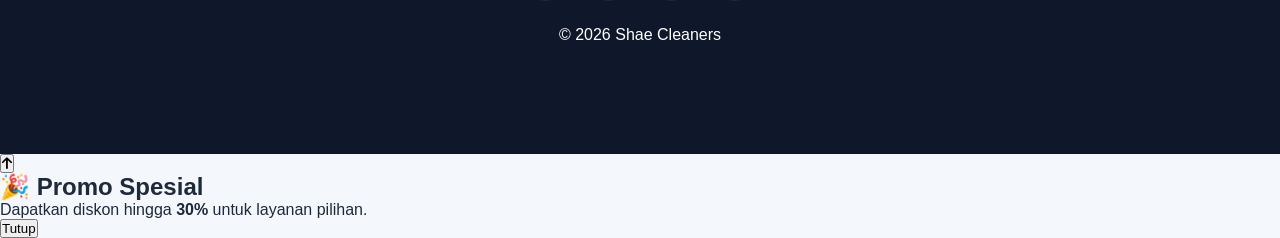
==== commit 1dbf734f: "Update index.html" ====
--- a/index.html
+++ b/index.html
@@ -195,7 +195,7 @@
 
 <a href="pages/cuci-jokmobil.html" class="card">
 
-<img src="assets/icons/mobil.png">
+<img src="assets/icons/jokmobil.png">
 
 <span>Jok Mobil</span>
 
@@ -209,7 +209,7 @@
 
 </a>
 
-<a href="pages/karpet.html" class="card">
+<a href="pages/cuci-karpet.html" class="card">
 
 <img src="assets/icons/karpet.png">
 
@@ -217,7 +217,7 @@
 
 </a>
 
-<a href="pages/lainnya.html" class="card">
+<a href="pages/cuci-gorden.html" class="card">
 
 <img src="assets/icons/gorden.png">
 
@@ -239,7 +239,7 @@
 <div class="promo-slider">
 
 <div class="promo-card">
-<img src="assets/banner/promo1.png" alt="">
+<img src="assets/banner/promo/promo1.png" alt="">
 <div class="promo-info">
 <h3>Diskon Cuci Sofa</h3>
 <p>Hingga 30%</p>
@@ -248,7 +248,7 @@
 </div>
 
 <div class="promo-card">
-<img src="assets/banner/promo2.png" alt="">
+<img src="assets/banner/promo/promo2.png" alt="">
 <div class="promo-info">
 <h3>Cuci Kasur</h3>
 <p>Gratis Pewangi Premium</p>
@@ -257,7 +257,7 @@
 </div>
 
 <div class="promo-card">
-<img src="assets/banner/promo3.png" alt="">
+<img src="assets/banner/promo/promo3.png" alt="">
 <div class="promo-info">
 <h3>Home Cleaning</h3>
 <p>Mulai Rp99.000</p>
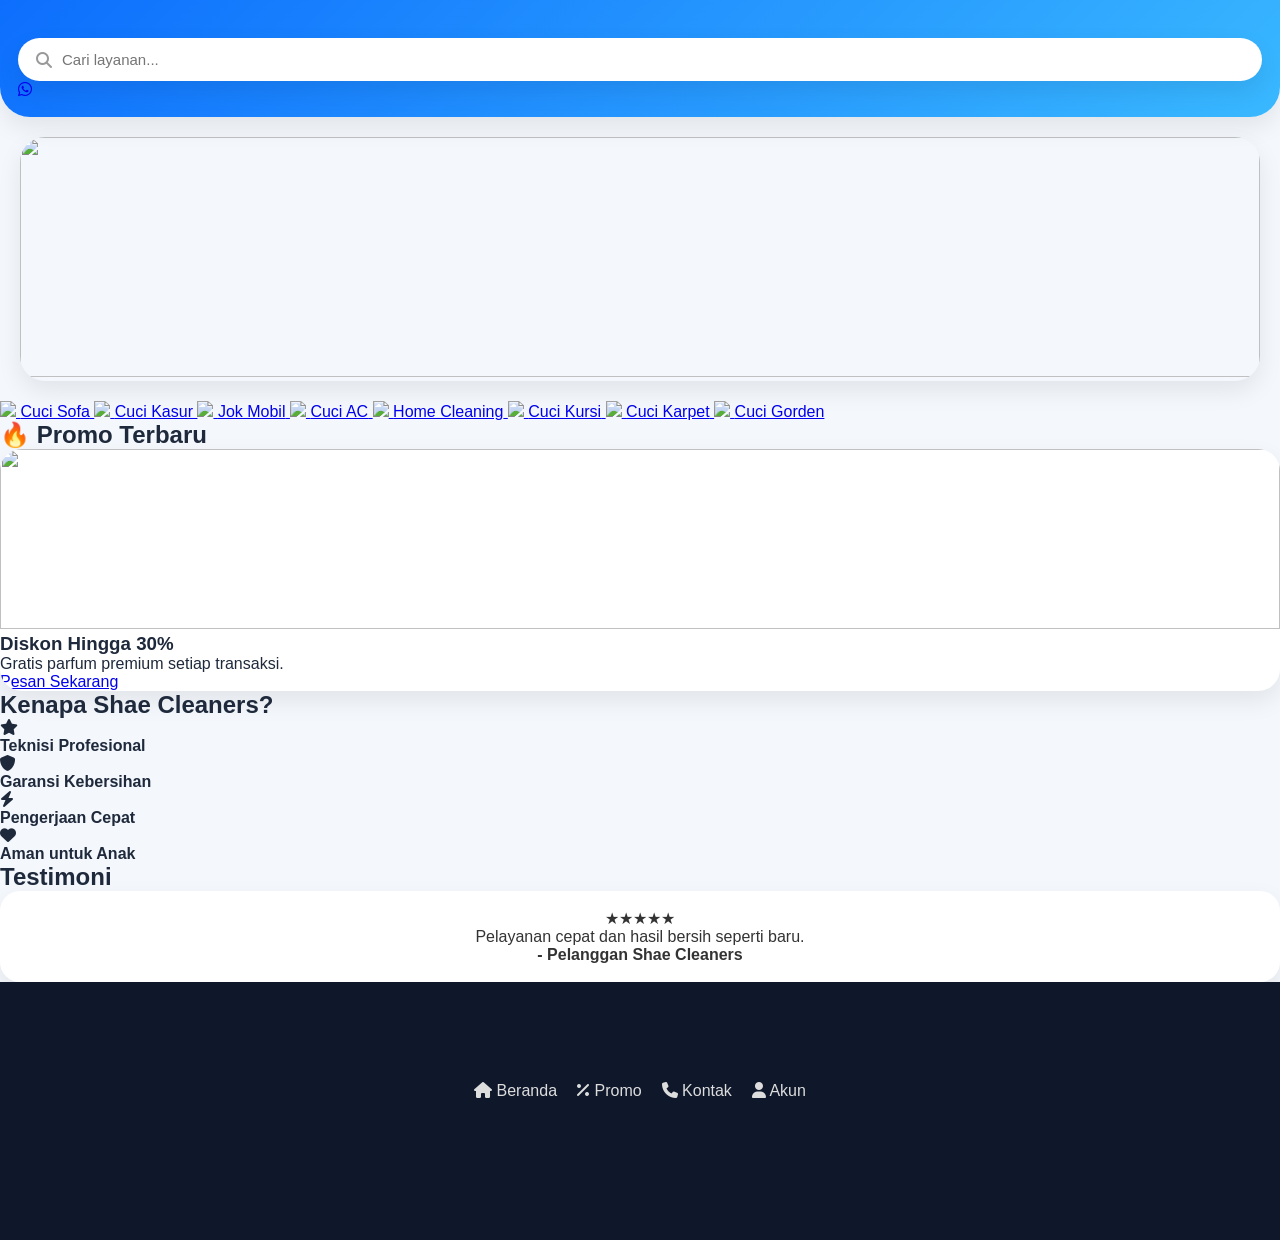
==== commit 2f1ae47b: "Update index.html" ====
--- a/index.html
+++ b/index.html
@@ -2,150 +2,100 @@
 <html lang="id">
 <head>
 <meta charset="UTF-8">
-<meta name="viewport" content="width=device-width, initial-scale=1.0">
+<meta name="viewport" content="width=device-width,initial-scale=1.0">
+<title>Shae Cleaners</title>
+<link rel="stylesheet" href="style.css">
+<link rel="stylesheet"
+href="https://cdnjs.cloudflare.com/ajax/libs/font-awesome/6.6.0/css/all.min.css">
+<link href="https://fonts.googleapis.com/css2?family=Poppins:wght@300;400;500;600;700&display=swap" rel="stylesheet">
+</head>
+<body>
+<!-- HEADER -->
+<header class="header">
+<div class="search-box">
+<i class="fa fa-search"></i>
+<input type="text" placeholder="Cari layanan...">
+</div>
+<a href="https://wa.me/623813138221" class="wa-btn">
+<i class="fab fa-whatsapp"></i>
+</a>
+</header>
 
-<title>Shae Cleaners | Jasa Cuci Sofa, Kasur, AC & Home Cleaning</title>
+<!-- SLIDER -->
+<section class="hero">
+<div class="slider">
+<div class="slide active">
+<img src="assets/banner1.jpg">
+</div>
+<div class="slide">
+<img src="assets/banner2.jpg">
+</div>
+<div class="slide">
+<img src="assets/banner3.jpg">
+</div>
+</div>
+</section>
 
-<meta name="theme-color" content="#0D6EFD">
-<meta name="description" content="Shae Cleaners - Jasa Home Cleaning, Cuci Sofa, Kasur, AC, Jok Mobil, Kursi, Karpet dan lainnya.">
+<!-- MENU CEPAT -->
+<section class="menu-grid">
+<a href="sofa.html">
+<img src="assets/icon-sofa.png">
+<span>Cuci Sofa</span>
+</a>
+<a href="kasur.html">
+<img src="assets/icon-kasur.png">
+<span>Cuci Kasur</span>
+</a>
 
-<link rel="manifest" href="manifest.json">
-<link rel="icon" href="assets/logo/logo.png">
+<a href="jokmobil.html">
+<img src="assets/icon-jokmobil.png">
+<span>Jok Mobil</span>
+</a>
 
-<link rel="preconnect" href="https://fonts.googleapis.com">
-<link rel="preconnect" href="https://fonts.gstatic.com" crossorigin>
+<a href="ac.html">
+<img src="assets/icon-ac.png">
+<span>Cuci AC</span>
+</a>
 
-<link href="https://fonts.googleapis.com/css2?family=Poppins:wght@300;400;500;600;700&display=swap" rel="stylesheet">
+<a href="home.html">
+<img src="assets/icon-home.png">
+<span>Home Cleaning</span>
+</a>
 
-<link rel="stylesheet" href="style.css">
+<a href="kursi.html">
+<img src="assets/icon-kursi.png">
+<span>Cuci Kursi</span>
+</a>
 
-<link rel="stylesheet" href="https://cdnjs.cloudflare.com/ajax/libs/font-awesome/6.7.2/css/all.min.css">
+<a href="karpet.html">
+<img src="assets/icon-karpet.png">
+<span>Cuci Karpet</span>
+</a>
 
-<link href="https://unpkg.com/aos@2.3.4/dist/aos.css" rel="stylesheet">
+<a href="gorden.html">
+<img src="assets/icon-gorden.png">
+<span>Cuci Gorden</span>
+</a>
 
-</head>
+</section>
 
-<body>
+<!-- PROMO -->
 
-<!-- Splash Screen -->
+<section class="promo">
 
-<div id="splash">
+<h2>🔥 Promo Terbaru</h2>
 
-<img src="assets/logo/logo.png" class="logo">
+<div class="promo-card">
 
-<h2>Shae Cleaners</h2>
-
-<div class="loader"></div>
-
-</div>
-
-<!-- HEADER -->
-
-<header>
-
-<div class="topbar">
-
-<div class="logo-area">
-
-<img src="assets/logo/logo.png">
+<img src="assets/promo.jpg">
 
 <div>
 
-<h3>Shae Cleaners</h3>
+<h3>Diskon Hingga 30%</h3>
 
-<p>Cleaning Service Professional</p>
+<p>Gratis parfum premium setiap transaksi.</p>
 
-</div>
-
-</div>
-
-<div class="profile">
-
-<i class="fa-solid fa-bell"></i>
-
-<i class="fa-solid fa-user"></i>
-
-</div>
-
-</div>
-
-<!-- SEARCH -->
-
-<div class="search-box">
-
-<i class="fa-solid fa-magnifying-glass"></i>
-
-<input
-type="text"
-placeholder="Cari layanan...">
-
-</div>
-
-</header>
-
-<!-- HERO SLIDER -->
-
-<section class="hero">
-
-<div class="slider">
-
-<div class="slide active">
-
-<img src="assets/banner/cuci-sofa.png">
-
-<div class="caption">
-
-<h2>Cuci Sofa Premium</h2>
-
-<p>Bersih • Wangi • Bebas Tungau</p>
-
-<a href="pages/order.html">
-
-Pesan Sekarang
-
-</a>
-
-</div>
-
-</div>
-
-<div class="slide">
-
-<img src="assets/banner/cuci-kasur.png">
-
-<div class="caption">
-
-<h2>Cuci Kasur</h2>
-
-<p>Hilangkan Noda & Tungau</p>
-
-<a href="pages/order.html">
-
-Booking
-
-</a>
-
-</div>
-
-</div>
-
-<div class="slide">
-
-<img src="assets/banner/cuci-jokmobil.png">
-
-<div class="caption">
-
-<h2>Home Cleaning</h2>
-
-<p>Rumah Bersih Setiap Hari</p>
-
-<a href="pages/order.html">
-
-Order Sekarang
-
-</a>
-
-</div>
+<a href="https://wa.me/62xxxxxxxxxx">Pesan Sekarang</a>
 
 </div>
 
@@ -153,416 +103,89 @@
 
 </section>
 
-<!-- MENU LAYANAN -->
+<!-- KEUNGGULAN -->
 
-<section class="menu">
+<section class="fitur">
 
-<h2>Layanan Kami</h2>
+<h2>Kenapa Shae Cleaners?</h2>
 
-<div class="grid">
+<div class="fitur-box">
 
-<a href="pages/home-cleaning.html" class="card">
-
-<img src="assets/icons/home.png">
-
-<span>Home Cleaning</span>
-
-</a>
-
-<a href="pages/cuci-ac.html" class="card">
-
-<img src="assets/icons/ac.png">
-
-<span>Cuci AC</span>
-
-</a>
-
-<a href="pages/cuci-sofa.html" class="card">
-
-<img src="assets/icons/sofa.png">
-
-<span>Cuci Sofa</span>
-
-</a>
-
-<a href="pages/cuci-kasur.html" class="card">
-
-<img src="assets/icons/kasur.png">
-
-<span>Cuci Kasur</span>
-
-</a>
-
-<a href="pages/cuci-jokmobil.html" class="card">
-
-<img src="assets/icons/jokmobil.png">
-
-<span>Jok Mobil</span>
-
-</a>
-
-<a href="pages/cuci-kursi.html" class="card">
-
-<img src="assets/icons/kursi.png">
-
-<span>Cuci Kursi</span>
-
-</a>
-
-<a href="pages/cuci-karpet.html" class="card">
-
-<img src="assets/icons/karpet.png">
-
-<span>Karpet</span>
-
-</a>
-
-<a href="pages/cuci-gorden.html" class="card">
-
-<img src="assets/icons/gorden.png">
-
-<span>cuci gorden</span>
-
-</a>
-
+<div>
+<i class="fa-solid fa-star"></i>
+<h4>Teknisi Profesional</h4>
 </div>
 
-</section>
-<!-- ================= PROMO SLIDER ================= -->
-
-<section class="promo-section">
-
-<h2 class="section-title">
-🔥 Promo Spesial Hari Ini
-</h2>
-
-<div class="promo-slider">
-
-<div class="promo-card">
-<img src="assets/banner/promo/promo1.png" alt="">
-<div class="promo-info">
-<h3>Diskon Cuci Sofa</h3>
-<p>Hingga 30%</p>
-<a href="pages/order.html">Pesan Sekarang</a>
-</div>
+<div>
+<i class="fa-solid fa-shield"></i>
+<h4>Garansi Kebersihan</h4>
 </div>
 
-<div class="promo-card">
-<img src="assets/banner/promo/promo2.png" alt="">
-<div class="promo-info">
-<h3>Cuci Kasur</h3>
-<p>Gratis Pewangi Premium</p>
-<a href="pages/order.html">Booking</a>
-</div>
+<div>
+<i class="fa-solid fa-bolt"></i>
+<h4>Pengerjaan Cepat</h4>
 </div>
 
-<div class="promo-card">
-<img src="assets/banner/promo/promo3.png" alt="">
-<div class="promo-info">
-<h3>Home Cleaning</h3>
-<p>Mulai Rp99.000</p>
-<a href="pages/order.html">Order</a>
-</div>
+<div>
+<i class="fa-solid fa-heart"></i>
+<h4>Aman untuk Anak</h4>
 </div>
 
 </div>
 
 </section>
 
-<!-- ================= STATISTIK ================= -->
+<!-- TESTIMONI -->
 
-<section class="counter">
+<section class="testimoni">
 
-<div class="counter-box">
+<h2>Testimoni</h2>
 
-<h2 class="count" data-target="5000">0</h2>
+<div class="card">
 
-<p>Pelanggan</p>
+★★★★★
 
-</div>
+<p>
+Pelayanan cepat dan hasil bersih seperti baru.
+</p>
 
-<div class="counter-box">
-
-<h2 class="count" data-target="12000">0</h2>
-
-<p>Item Dicuci</p>
-
-</div>
-
-<div class="counter-box">
-
-<h2 class="count" data-target="4.9">4.9</h2>
-
-<p>Rating</p>
-
-</div>
-
-<div class="counter-box">
-
-<h2>100%</h2>
-
-<p>Garansi</p>
+<b>- Pelanggan Shae Cleaners</b>
 
 </div>
 
 </section>
 
-<!-- ================= KEUNGGULAN ================= -->
+<!-- FOOTER -->
 
-<section class="why-us">
+<footer>
 
-<h2>Mengapa Memilih Shae Cleaners?</h2>
+<div class="footer-menu">
 
-<div class="why-grid">
+<a href="#">
+<i class="fa fa-house"></i>
+Beranda
+</a>
 
-<div class="why-card">
-<i class="fa-solid fa-soap"></i>
-<h4>Peralatan Modern</h4>
-<p>Mesin dan chemical premium.</p>
-</div>
+<a href="#">
+<i class="fa fa-percent"></i>
+Promo
+</a>
 
-<div class="why-card">
-<i class="fa-solid fa-shield-heart"></i>
-<h4>Aman</h4>
-<p>Aman untuk anak dan hewan peliharaan.</p>
-</div>
+<a href="#">
+<i class="fa fa-phone"></i>
+Kontak
+</a>
 
-<div class="why-card">
-<i class="fa-solid fa-bolt"></i>
-<h4>Cepat</h4>
-<p>Pengerjaan profesional dan tepat waktu.</p>
-</div>
-
-<div class="why-card">
-<i class="fa-solid fa-star"></i>
-<h4>Garansi</h4>
-<p>Kepuasan pelanggan adalah prioritas.</p>
-</div>
+<a href="#">
+<i class="fa fa-user"></i>
+Akun
+</a>
 
 </div>
 
-</section>
-
-<!-- ================= TESTIMONI ================= -->
-
-<section class="testimonial">
-
-<h2>Apa Kata Pelanggan?</h2>
-
-<div class="testimonial-slider">
-
-<div class="testimonial-card">
-
-★★★★★
-
-<p>
-
-"Sofa saya kembali seperti baru.
-Pelayanannya sangat ramah."
-
-</p>
-
-<strong>- Budi</strong>
-
-</div>
-
-<div class="testimonial-card">
-
-★★★★★
-
-<p>
-
-"Kasur bersih, wangi dan bebas tungau."
-
-</p>
-
-<strong>- Siti</strong>
-
-</div>
-
-<div class="testimonial-card">
-
-★★★★★
-
-<p>
-
-"Teknisi datang tepat waktu,
-hasil sangat memuaskan."
-
-</p>
-
-<strong>- Andi</strong>
-
-</div>
-
-</div>
-
-</section>
-
-<!-- ================= CALL TO ACTION ================= -->
-
-<section class="cta">
-
-<h2>
-
-Siap Membuat Rumah Lebih Bersih?
-
-</h2>
-
-<p>
-
-Booking sekarang juga.
-
-</p>
-
-<a href="pages/order.html" class="btn-order">
-
-Pesan Sekarang
-
-</a>
-
-</section>
-
-
-<!-- ================= GOOGLE MAP ================= -->
-
-<section class="maps">
-
-<h2 class="section-title">
-📍 Lokasi Kami
-</h2>
-
-<iframe
-src="https://www.google.com/maps/embed?pb="
-loading="lazy"
-allowfullscreen>
-</iframe>
-
-</section>
-
-<!-- ================= FLOATING WHATSAPP ================= -->
-
-<a
-href="https://wa.me/message/MJ7SUIASE3DYN1"
-class="floating-wa"
-target="_blank">
-
-<i class="fa-brands fa-whatsapp"></i>
-
-</a>
-
-<!-- ================= BOTTOM NAVIGATION ================= -->
-
-<nav class="bottom-nav">
-
-<a href="index.html" class="active">
-
-<i class="fa-solid fa-house"></i>
-
-<span>Home</span>
-
-</a>
-
-<a href="pages/chat.html">
-
-<i class="fa-solid fa-tags"></i>
-
-<span>Chat Admin</span>
-
-</a>
-
-<a href="pages/order.html">
-
-<div class="order-button">
-
-<i class="fa-solid fa-plus"></i>
-
-</div>
-
-</a>
-
-<a href="pages/tracking.html">
-
-<i class="fa-solid fa-truck-fast"></i>
-
-<span>Tracking</span>
-
-</a>
-
-<a href="pages/profile.html">
-
-<i class="fa-solid fa-user"></i>
-
-<span>Profile</span>
-
-</a>
-
-</nav>
-
-<!-- ================= FOOTER ================= -->
-
-<footer>
-
-<img src="assets/logo/logo.png" class="footer-logo">
-
-<h3>Shae Cleaners</h3>
-
-<p>
-Cleaning Service Profesional
-</p>
-
-<div class="footer-menu">
-
-<a href="#">Tentang</a>
-
-<a href="#">Layanan</a>
-
-<a href="#">Promo</a>
-
-<a href="#">FAQ</a>
-
-<a href="#">Kontak</a>
-
-</div>
-
-<div class="social">
-
-<a href="#"><i class="fab fa-facebook"></i></a>
-
-<a href="#"><i class="fab fa-instagram"></i></a>
-
-<a href="#"><i class="fab fa-tiktok"></i></a>
-
-<a href="#"><i class="fab fa-youtube"></i></a>
-
-</div>
-
-<p class="copyright">
-
-© 2026 Shae Cleaners
-
-</p>
-
 </footer>
 
-<!-- ================= SCRIPT ================= -->
-
-<script src="https://unpkg.com/aos@2.3.4/dist/aos.js"></script>
-
-<script>
-
-AOS.init({
-
-duration:800,
-
-once:true
-
-});
-
-</script>
-
-<script src="app.js"></script>
+<script src="script.js"></script>
 
 </body>
-
 </html>
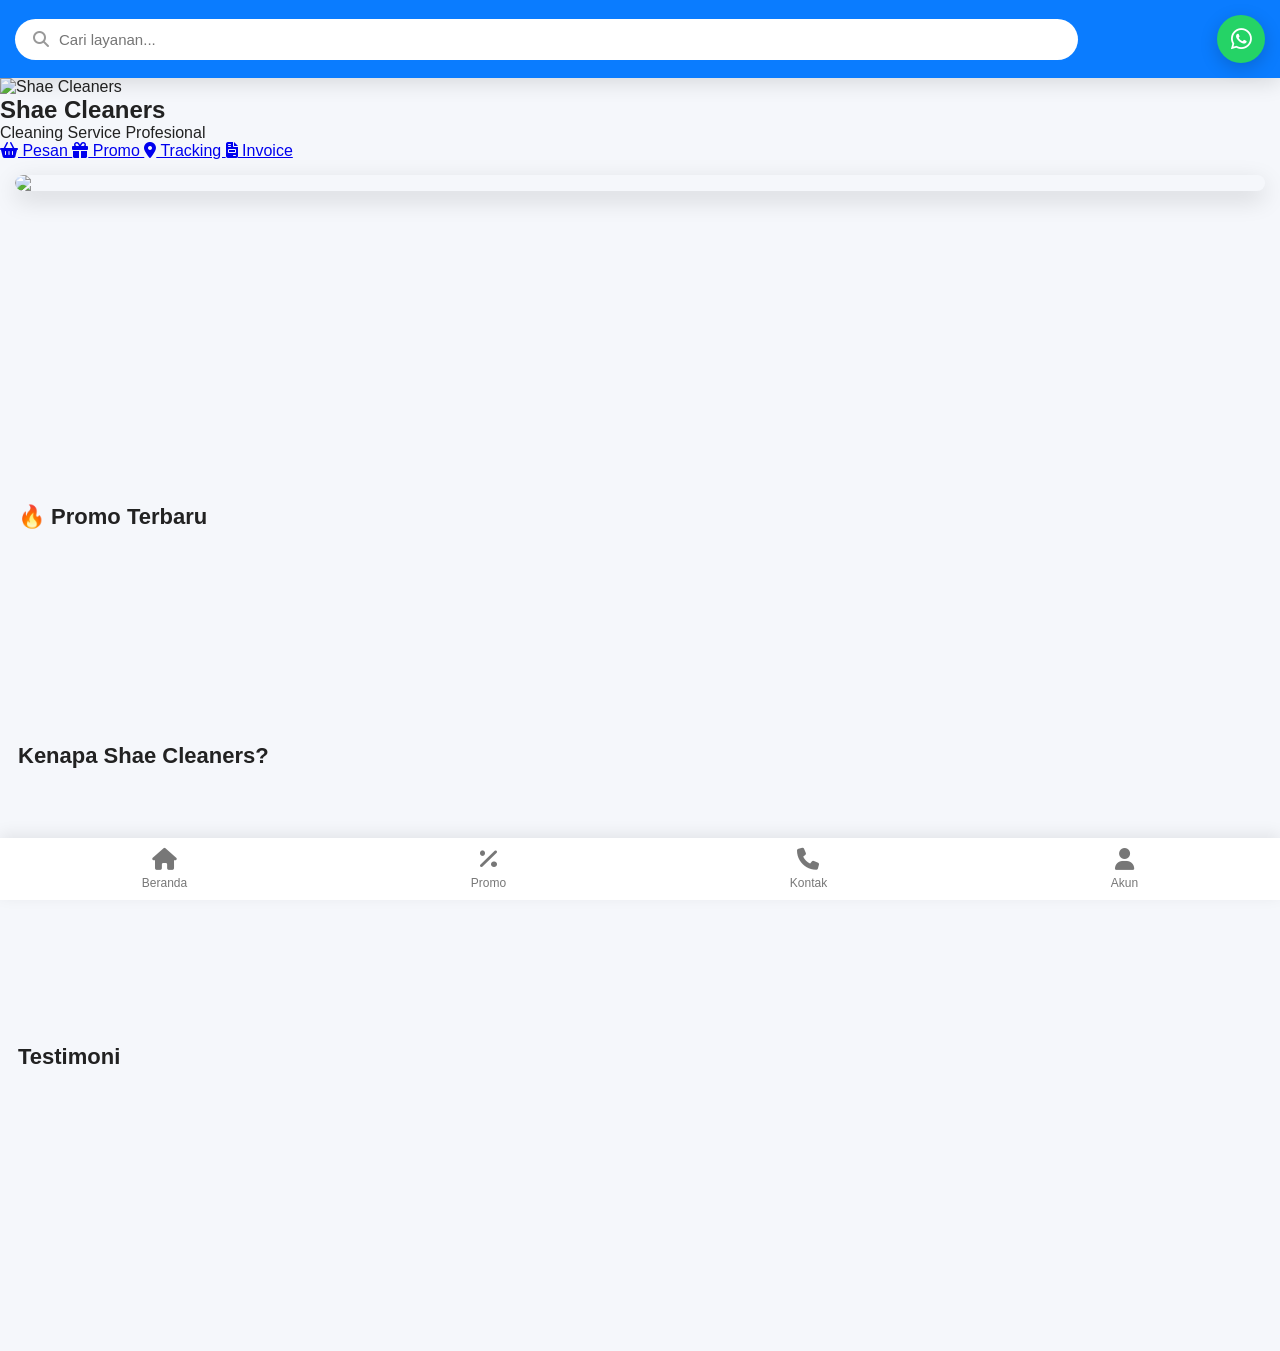
==== commit b8d064dc: "Update index.html" ====
--- a/index.html
+++ b/index.html
@@ -20,7 +20,41 @@
 <i class="fab fa-whatsapp"></i>
 </a>
 </header>
+<!-- ================= HERO PREMIUM ================= -->
 
+<section class="hero-card">
+<div class="hero-info">
+<div class="logo-box">
+<img src="assets/logo.png" alt="Shae Cleaners">
+</div>
+
+<div class="text-box">
+<h2>Shae Cleaners</h2>
+<p>Cleaning Service Profesional</p>
+</div>
+</div>
+<div class="hero-action">
+<a href="order.html" class="btn-order">
+<i class="fa-solid fa-basket-shopping"></i>
+Pesan
+</a>
+
+<a href="promo.html" class="btn-promo">
+<i class="fa-solid fa-gift"></i>
+Promo
+</a>
+
+<a href="tracking.html" class="btn-track">
+<i class="fa-solid fa-location-dot"></i>
+Tracking
+</a>
+
+<a href="invoice.html" class="btn-invoice">
+<i class="fa-solid fa-file-invoice"></i>
+Invoice
+</a>
+</div>
+</section>
 <!-- SLIDER -->
 <section class="hero">
 <div class="slider">
@@ -80,37 +114,22 @@
 </section>
 
 <!-- PROMO -->
-
 <section class="promo">
-
 <h2>🔥 Promo Terbaru</h2>
-
 <div class="promo-card">
-
 <img src="assets/promo.jpg">
-
 <div>
-
 <h3>Diskon Hingga 30%</h3>
-
 <p>Gratis parfum premium setiap transaksi.</p>
-
 <a href="https://wa.me/62xxxxxxxxxx">Pesan Sekarang</a>
-
 </div>
-
 </div>
-
 </section>
 
 <!-- KEUNGGULAN -->
-
 <section class="fitur">
-
 <h2>Kenapa Shae Cleaners?</h2>
-
 <div class="fitur-box">
-
 <div>
 <i class="fa-solid fa-star"></i>
 <h4>Teknisi Profesional</h4>
@@ -132,9 +151,7 @@
 </div>
 
 </div>
-
 </section>
-
 <!-- TESTIMONI -->
 
 <section class="testimoni">
@@ -148,29 +165,21 @@
 <p>
 Pelayanan cepat dan hasil bersih seperti baru.
 </p>
-
 <b>- Pelanggan Shae Cleaners</b>
-
 </div>
-
 </section>
 
 <!-- FOOTER -->
-
 <footer>
-
 <div class="footer-menu">
-
 <a href="#">
 <i class="fa fa-house"></i>
 Beranda
 </a>
-
 <a href="#">
 <i class="fa fa-percent"></i>
 Promo
 </a>
-
 <a href="#">
 <i class="fa fa-phone"></i>
 Kontak
@@ -180,12 +189,8 @@
 <i class="fa fa-user"></i>
 Akun
 </a>
-
 </div>
-
 </footer>
-
 <script src="script.js"></script>
-
 </body>
 </html>
--- a/style.css
+++ b/style.css
@@ -1,20 +1,6 @@
-/*====================================
- Shae Cleaners Premium Theme V3
-====================================*/
-
-:root{
-
---primary:#0D6EFD;
---secondary:#3AA8FF;
---accent:#00C2FF;
---bg:#F4F8FD;
---white:#FFFFFF;
---dark:#1E293B;
---text:#555;
---radius:18px;
---shadow:0 10px 25px rgba(0,0,0,.08);
-
-}
+/* ===========================
+   SHAE CLEANERS PREMIUM CSS
+=========================== */
 
 *{
 margin:0;
@@ -23,1333 +9,394 @@
 font-family:'Poppins',sans-serif;
 }
 
-html{
-scroll-behavior:smooth;
-}
-
 body{
-
-background:var(--bg);
-color:var(--dark);
-overflow-x:hidden;
-
-}
-
-/*=========================
-Splash Screen
-=========================*/
-
-#splash{
-
-position:fixed;
-top:0;
-left:0;
-width:100%;
-height:100%;
-background:linear-gradient(135deg,#0D6EFD,#37B6FF);
-display:flex;
-flex-direction:column;
-justify-content:center;
-align-items:center;
-z-index:99999;
-
-}
-
-#splash .logo{
-
-width:110px;
-animation:zoom 2s infinite;
-
-}
-
-#splash h2{
-
-margin-top:20px;
-color:white;
-font-size:26px;
-
-}
-
-.loader{
-
-width:55px;
-height:55px;
-border:5px solid rgba(255,255,255,.2);
-border-top:5px solid white;
-border-radius:50%;
-margin-top:20px;
-animation:spin 1s linear infinite;
-
-}
-
-@keyframes spin{
-
-100%{
-
-transform:rotate(360deg);
-
-}
-
-}
-
-@keyframes zoom{
-
-50%{
-
-transform:scale(1.08);
-
-}
-
-}
-
-/*=========================
-HEADER
-=========================*/
-
-header{
-
-background:linear-gradient(135deg,#0D6EFD,#39B8FF);
-padding:18px;
-border-radius:0 0 30px 30px;
-box-shadow:var(--shadow);
+background:#f5f7fb;
+color:#222;
+padding-bottom:90px;
+}
+
+/* ================= HEADER ================= */
+
+.header{
 position:sticky;
 top:0;
-z-index:1000;
-
-}
-
-.topbar{
-
+z-index:999;
 display:flex;
+align-items:center;
 justify-content:space-between;
-align-items:center;
-
-}
-
-.logo-area{
-
+padding:15px;
+background:#0A7CFF;
+box-shadow:0 5px 20px rgba(0,0,0,.12);
+}
+
+.search-box{
 display:flex;
 align-items:center;
-
-}
-
-.logo-area img{
-
-width:55px;
-margin-right:12px;
-
-}
-
-.logo-area h3{
-
-color:white;
-font-size:21px;
-
-}
-
-.logo-area p{
-
-color:#EAF6FF;
-font-size:12px;
-
-}
-
-.profile{
-
-display:flex;
-gap:15px;
-
-}
-
-.profile i{
-
-color:white;
-font-size:22px;
-cursor:pointer;
-transition:.3s;
-
-}
-
-.profile i:hover{
-
-transform:scale(1.2);
-
-}
-
-.search-box{
-
-margin-top:20px;
-background:white;
-border-radius:50px;
-padding:13px 18px;
-display:flex;
-align-items:center;
-box-shadow:var(--shadow);
-
+background:#fff;
+border-radius:30px;
+padding:12px 18px;
+width:85%;
 }
 
 .search-box i{
-
 color:#999;
-
+margin-right:10px;
 }
 
 .search-box input{
-
-flex:1;
 border:none;
 outline:none;
+width:100%;
 font-size:15px;
-margin-left:10px;
-
-}
-
-/*=========================
-HERO
-=========================*/
+background:none;
+}
+
+.wa-btn{
+width:48px;
+height:48px;
+background:#25D366;
+border-radius:50%;
+display:flex;
+align-items:center;
+justify-content:center;
+color:#fff;
+font-size:24px;
+text-decoration:none;
+box-shadow:0 5px 18px rgba(0,0,0,.18);
+}
+
+/* ================= HERO ================= */
 
 .hero{
-
-margin:20px;
-
+padding:15px;
 }
 
 .slider{
-
-position:relative;
 overflow:hidden;
-border-radius:25px;
-box-shadow:var(--shadow);
-
+border-radius:22px;
+box-shadow:0 8px 25px rgba(0,0,0,.15);
 }
 
 .slide{
-
 display:none;
-position:relative;
-
 }
 
 .slide.active{
-
 display:block;
-animation:fade 1s;
-
+animation:fade .8s;
 }
 
 .slide img{
-
 width:100%;
-height:240px;
-object-fit:cover;
-
-}
-
-.caption{
-
-position:absolute;
-left:25px;
-bottom:30px;
-color:white;
-
-}
-
-.caption h2{
-
-font-size:28px;
-
-}
-
-.caption p{
-
-margin:10px 0;
-
-}
-
-.caption a{
-
-display:inline-block;
-background:white;
-color:var(--primary);
-padding:12px 22px;
-border-radius:40px;
-text-decoration:none;
-font-weight:600;
-transition:.3s;
-
-}
-
-.caption a:hover{
-
-transform:translateY(-3px);
-
+display:block;
+border-radius:22px;
 }
 
 @keyframes fade{
-
-from{
-
-opacity:0;
-
-}
-
-to{
-
-opacity:1;
-
-}
-
-}
-
-/*=========================
-MENU GRID
-=========================*/
-
-.menu{
-
-padding:20px;
-
-}
-
-.menu h2{
-
-margin-bottom:20px;
-
-}
-
-.grid{
-
+from{opacity:.3;}
+to{opacity:1;}
+}
+
+/* ================= MENU ================= */
+
+.menu-grid{
 display:grid;
 grid-template-columns:repeat(4,1fr);
-gap:16px;
-
-}
-
-.card{
-
-background:white;
+gap:18px;
 padding:18px;
-border-radius:20px;
+}
+
+.menu-grid a{
+background:#fff;
+border-radius:18px;
+padding:15px 10px;
 text-align:center;
 text-decoration:none;
 color:#333;
-box-shadow:var(--shadow);
-transition:.35s;
-
-}
-
-.card:hover{
-
-transform:translateY(-8px);
-
-}
-
-.card img{
-
-width:55px;
+box-shadow:0 5px 15px rgba(0,0,0,.08);
+transition:.3s;
+}
+
+.menu-grid a:hover{
+transform:translateY(-5px);
+}
+
+.menu-grid img{
+width:58px;
+height:58px;
 margin-bottom:10px;
-
-}
-
-.card span{
-
-font-size:14px;
+}
+
+.menu-grid span{
+display:block;
+font-size:13px;
 font-weight:600;
-
-}
-
-/*=========================
-RESPONSIVE
-=========================*/
-
-@media(max-width:768px){
-
-.grid{
-
-grid-template-columns:repeat(4,1fr);
-
-}
-
-.card{
-
-padding:15px;
-
-}
-
-.card img{
-
-width:42px;
-
-}
-
-.card span{
-
-font-size:12px;
-
-}
-
-.caption h2{
-
+}
+
+/* ================= PROMO ================= */
+
+.promo{
+padding:18px;
+}
+
+.promo h2{
+margin-bottom:15px;
 font-size:22px;
-
-}
-
-.slide img{
-
-height:200px;
-
-}
-
-}
-
-@media(max-width:480px){
-
-.grid{
-
-grid-template-columns:repeat(2,1fr);
-
-}
-
-header{
-
-border-radius:0 0 25px 25px;
-
-}
-
-}
-/*====================================
- PROMO SECTION
-====================================*/
-
-.promo-section{
-
-padding:25px 20px;
-
-}
-
-.section-title{
-
-font-size:24px;
-font-weight:700;
-margin-bottom:20px;
-color:var(--dark);
-
-}
-
-.promo-slider{
-
-display:flex;
-gap:18px;
-overflow-x:auto;
-scroll-behavior:smooth;
-padding-bottom:10px;
-
-}
-
-.promo-slider::-webkit-scrollbar{
-
-display:none;
-
 }
 
 .promo-card{
-
-min-width:320px;
 background:#fff;
 border-radius:22px;
 overflow:hidden;
-box-shadow:var(--shadow);
-transition:.35s;
-
-}
-
-.promo-card:hover{
-
-transform:translateY(-8px);
-
+box-shadow:0 5px 20px rgba(0,0,0,.08);
 }
 
 .promo-card img{
-
 width:100%;
-height:180px;
-object-fit:cover;
-
-}
-
-.promo-info{
-
+display:block;
+}
+
+.promo-card div{
 padding:18px;
-
-}
-
-.promo-info h3{
-
-font-size:20px;
-
-}
-
-.promo-info p{
-
-margin:10px 0;
+}
+
+.promo-card h3{
+margin-bottom:10px;
+}
+
+.promo-card p{
 color:#666;
-
-}
-
-.promo-info a{
-
+margin-bottom:18px;
+}
+
+.promo-card a{
 display:inline-block;
-padding:10px 20px;
-background:linear-gradient(135deg,#0D6EFD,#39B8FF);
+padding:12px 22px;
+background:#0A7CFF;
 color:#fff;
+border-radius:30px;
 text-decoration:none;
-border-radius:30px;
 font-weight:600;
-
-}
-
-/*====================================
- COUNTER
-====================================*/
-
-.counter{
-
-display:grid;
-grid-template-columns:repeat(4,1fr);
-gap:18px;
-padding:20px;
-
-}
-
-.counter-box{
-
-background:#fff;
-padding:22px;
-text-align:center;
-border-radius:20px;
-box-shadow:var(--shadow);
-transition:.35s;
-
-}
-
-.counter-box:hover{
-
-transform:translateY(-6px);
-
-}
-
-.counter-box h2{
-
-font-size:30px;
-color:var(--primary);
-
-}
-
-.counter-box p{
-
-margin-top:8px;
-font-size:14px;
-color:#666;
-
-}
-
-/*====================================
- WHY US
-====================================*/
-
-.why-us{
-
-padding:30px 20px;
-
-}
-
-.why-us h2{
-
-text-align:center;
-margin-bottom:25px;
-
-}
-
-.why-grid{
-
+}
+/* ================= FITUR ================= */
+
+.fitur{
+padding:18px;
+}
+
+.fitur h2{
+font-size:22px;
+margin-bottom:18px;
+}
+
+.fitur-box{
 display:grid;
 grid-template-columns:repeat(2,1fr);
-gap:20px;
-
-}
-
-.why-card{
-
-background:#fff;
-padding:28px;
+gap:15px;
+}
+
+.fitur-box div{
+background:#fff;
+padding:20px;
+border-radius:20px;
+text-align:center;
+box-shadow:0 5px 15px rgba(0,0,0,.08);
+transition:.3s;
+}
+
+.fitur-box div:hover{
+transform:translateY(-5px);
+}
+
+.fitur-box i{
+font-size:34px;
+color:#0A7CFF;
+margin-bottom:12px;
+}
+
+.fitur-box h4{
+font-size:15px;
+font-weight:600;
+}
+
+/* ================= TESTIMONI ================= */
+
+.testimoni{
+padding:18px;
+}
+
+.testimoni h2{
+font-size:22px;
+margin-bottom:18px;
+}
+
+.card{
+background:#fff;
+padding:22px;
 border-radius:22px;
-text-align:center;
-box-shadow:var(--shadow);
-transition:.4s;
-
-}
-
-.why-card:hover{
-
-transform:translateY(-8px);
-
-}
-
-.why-card i{
-
-font-size:42px;
-color:var(--primary);
-margin-bottom:15px;
-
-}
-
-.why-card h4{
-
-margin-bottom:10px;
-
-}
-
-.why-card p{
-
-color:#666;
-font-size:14px;
-
-}
-
-/*====================================
- BEFORE AFTER
-====================================*/
-
-.before-after{
-
-padding:30px 20px;
-
-}
-
-.before-after h2{
-
-margin-bottom:20px;
-
-}
-
-.compare-slider{
-
-position:relative;
-overflow:hidden;
-border-radius:25px;
-box-shadow:var(--shadow);
-
-}
-
-.compare-slider img{
-
+box-shadow:0 5px 18px rgba(0,0,0,.08);
+margin-bottom:18px;
+transition:.3s;
+}
+
+.card:hover{
+transform:translateY(-4px);
+}
+
+.card p{
+margin:15px 0;
+color:#555;
+line-height:1.6;
+}
+
+.card b{
+color:#0A7CFF;
+}
+
+/* ================= FOOTER ================= */
+
+footer{
+position:fixed;
+bottom:0;
+left:0;
 width:100%;
-display:block;
-
-}
-
-.before{
-
-position:absolute;
-top:0;
-left:0;
-width:50%;
-overflow:hidden;
-
-}
-
-/*====================================
- TESTIMONIAL
-====================================*/
-
-.testimonial{
-
-padding:35px 20px;
-
-}
-
-.testimonial-slider{
-
+background:#fff;
+box-shadow:0 -4px 15px rgba(0,0,0,.08);
+padding:10px 0;
+z-index:999;
+}
+
+.footer-menu{
 display:flex;
-gap:20px;
-overflow-x:auto;
+justify-content:space-around;
+align-items:center;
+}
+
+.footer-menu a{
+display:flex;
+flex-direction:column;
+align-items:center;
+text-decoration:none;
+font-size:12px;
+color:#777;
+font-weight:500;
+transition:.3s;
+}
+
+.footer-menu a i{
+font-size:22px;
+margin-bottom:6px;
+}
+
+.footer-menu a:hover,
+.footer-menu a.active{
+color:#0A7CFF;
+}
+
+/* ================= ANIMASI ================= */
+
+html{
 scroll-behavior:smooth;
-
-}
-
-.testimonial-slider::-webkit-scrollbar{
-
-display:none;
-
-}
-
-.testimonial-card{
-
-min-width:300px;
-background:#fff;
-padding:25px;
-border-radius:22px;
-box-shadow:var(--shadow);
-
-}
-
-.testimonial-card p{
-
-margin:15px 0;
-line-height:1.6;
-color:#555;
-
-}
-
-.testimonial-card strong{
-
-color:var(--primary);
-
-}
-
-/*====================================
- CTA
-====================================*/
-
-.cta{
-
-margin:40px 20px;
-padding:45px 25px;
-text-align:center;
-border-radius:28px;
-background:linear-gradient(135deg,#0D6EFD,#39B8FF);
-color:#fff;
-
-}
-
-.cta h2{
-
-font-size:30px;
-
-}
-
-.cta p{
-
-margin:15px 0 25px;
-
-}
-
-.btn-order{
-
-display:inline-block;
-padding:14px 30px;
-background:#fff;
-color:#0D6EFD;
-border-radius:40px;
-text-decoration:none;
-font-weight:700;
-transition:.3s;
-
-}
-
-.btn-order:hover{
-
-transform:scale(1.05);
-
-}
-
-/*====================================
- GLASS EFFECT
-====================================*/
-
-.glass{
-
-background:rgba(255,255,255,.15);
-backdrop-filter:blur(15px);
-border:1px solid rgba(255,255,255,.2);
-
-}
-
-/*====================================
- ANIMATION
-====================================*/
-
-.fade-up{
-
-animation:fadeUp .8s ease;
-
-}
-
-@keyframes fadeUp{
-
-from{
-
+}
+
+img{
+max-width:100%;
+}
+
+button,
+a{
+transition:.3s ease;
+}
+
+::-webkit-scrollbar{
+width:6px;
+}
+
+::-webkit-scrollbar-thumb{
+background:#0A7CFF;
+border-radius:20px;
+}
+
+::-webkit-scrollbar-track{
+background:#eee;
+}
+
+/* ================= RESPONSIVE ================= */
+
+@media(max-width:768px){
+
+.menu-grid{
+grid-template-columns:repeat(4,1fr);
+gap:12px;
+}
+
+.menu-grid img{
+width:50px;
+height:50px;
+}
+
+.search-box{
+width:82%;
+}
+
+.fitur-box{
+grid-template-columns:repeat(2,1fr);
+}
+
+}
+
+@media(max-width:480px){
+
+.menu-grid span{
+font-size:11px;
+}
+
+.fitur-box{
+grid-template-columns:1fr 1fr;
+}
+
+.search-box input{
+font-size:13px;
+}
+
+.promo h2,
+.fitur h2,
+.testimoni h2{
+font-size:20px;
+}}
+/* Animasi Muncul */
+
+.menu-grid a,
+.fitur-box div,
+.card,
+.promo-card{
 opacity:0;
-transform:translateY(30px);
-
-}
-
-to{
-
+transform:translateY(25px);
+transition:.6s;
+}
+
+.show{
 opacity:1;
 transform:translateY(0);
-
-}
-
-}
-
-.zoom{
-
-animation:zoomIn .6s;
-
-}
-
-@keyframes zoomIn{
-
-from{
-
-opacity:0;
-transform:scale(.9);
-
-}
-
-to{
-
-opacity:1;
-transform:scale(1);
-
-}
-
-}
-
-/*====================================
- RESPONSIVE
-====================================*/
-
-@media(max-width:768px){
-
-.counter{
-
-grid-template-columns:repeat(2,1fr);
-
-}
-
-.why-grid{
-
-grid-template-columns:1fr;
-
-}
-
-.promo-card{
-
-min-width:280px;
-
-}
-
-.cta h2{
-
-font-size:24px;
-
-}
-
-}
-
-@media(max-width:480px){
-
-.counter{
-
-grid-template-columns:1fr 1fr;
-
-}
-
-.testimonial-card{
-
-min-width:260px;
-
-}
-
-}
-/*====================================
-VIDEO SECTION
-====================================*/
-
-.video-section{
-padding:60px 20px;
-}
-
-.video-box{
-position:relative;
-overflow:hidden;
-border-radius:25px;
-box-shadow:0 15px 40px rgba(0,0,0,.15);
-}
-
-.video-box video{
-width:100%;
-display:block;
-border-radius:25px;
-transition:.5s;
-}
-
-.video-box:hover video{
-transform:scale(1.03);
-}
-
-/*====================================
-GALLERY
-====================================*/
-
-.gallery{
-padding:60px 20px;
-}
-
-.gallery-slider{
-display:flex;
-gap:18px;
-overflow-x:auto;
-scroll-behavior:smooth;
-padding-bottom:10px;
-}
-
-.gallery-slider::-webkit-scrollbar{
+}
+
+/* Tombol Scroll Atas */
+
+#topButton{
+position:fixed;
+right:20px;
+bottom:90px;
+width:50px;
+height:50px;
+border:none;
+border-radius:50%;
+background:#0A7CFF;
+color:#fff;
+font-size:22px;
 display:none;
-}
-
-.gallery-slider img{
-width:280px;
-height:200px;
-object-fit:cover;
-border-radius:22px;
-box-shadow:0 10px 25px rgba(0,0,0,.12);
-transition:.35s;
+align-items:center;
+justify-content:center;
 cursor:pointer;
-}
-
-.gallery-slider img:hover{
-transform:scale(1.05);
-}
-
-/*====================================
-MAP
-====================================*/
-
-.maps{
-padding:60px 20px;
-}
-
-.maps iframe{
-width:100%;
-height:350px;
-border:none;
-border-radius:25px;
-box-shadow:0 10px 25px rgba(0,0,0,.12);
-}
-
-/*====================================
-FLOATING WHATSAPP
-====================================*/
-
-.floating-wa{
-
-position:fixed;
-
-right:22px;
-
-bottom:95px;
-
-width:65px;
-
-height:65px;
-
-background:#25D366;
-
-border-radius:50%;
-
-display:flex;
-
-align-items:center;
-
-justify-content:center;
-
-color:#fff;
-
-font-size:34px;
-
-text-decoration:none;
-
-box-shadow:0 10px 30px rgba(37,211,102,.4);
-
+box-shadow:0 8px 20px rgba(0,0,0,.2);
 z-index:999;
-
-animation:pulse 2s infinite;
-
-transition:.3s;
-
-}
-
-.floating-wa:hover{
-
-transform:scale(1.12);
-
-}
-
-@keyframes pulse{
-
-0%{
-
-box-shadow:0 0 0 0 rgba(37,211,102,.5);
-
-}
-
-70%{
-
-box-shadow:0 0 0 18px rgba(37,211,102,0);
-
-}
-
-100%{
-
-box-shadow:0 0 0 0 rgba(37,211,102,0);
-
-}
-
-}
-
-/*====================================
-BOTTOM NAVIGATION
-====================================*/
-
-.bottom-nav{
-
-position:fixed;
-
-bottom:0;
-
-left:0;
-
-width:100%;
-
-background:#fff;
-
-display:flex;
-
-justify-content:space-around;
-
-align-items:center;
-
-padding:10px 0;
-
-box-shadow:0 -5px 20px rgba(0,0,0,.08);
-
-z-index:999;
-
-}
-
-.bottom-nav a{
-
-text-decoration:none;
-
-color:#777;
-
-display:flex;
-
-flex-direction:column;
-
-align-items:center;
-
-font-size:12px;
-
-transition:.3s;
-
-}
-
-.bottom-nav a.active{
-
-color:var(--primary);
-
-}
-
-.bottom-nav i{
-
-font-size:22px;
-
-margin-bottom:4px;
-
-}
-
-.order-button{
-
-width:62px;
-
-height:62px;
-
-background:linear-gradient(135deg,#0D6EFD,#39B8FF);
-
-border-radius:50%;
-
-display:flex;
-
-align-items:center;
-
-justify-content:center;
-
-color:#fff;
-
-font-size:26px;
-
-margin-top:-35px;
-
-box-shadow:0 10px 25px rgba(13,110,253,.35);
-
-}
-
-/*====================================
-FOOTER
-====================================*/
-
-footer{
-
-background:#0F172A;
-
-padding:70px 20px 110px;
-
-text-align:center;
-
-color:#fff;
-
-}
-
-.footer-logo{
-
-width:85px;
-
-margin-bottom:15px;
-
-}
-
-.footer-menu{
-
-margin:30px 0;
-
-display:flex;
-
-justify-content:center;
-
-flex-wrap:wrap;
-
-gap:20px;
-
-}
-
-.footer-menu a{
-
-color:#ddd;
-
-text-decoration:none;
-
-transition:.3s;
-
-}
-
-.footer-menu a:hover{
-
-color:#fff;
-
-}
-
-.social{
-
-display:flex;
-
-justify-content:center;
-
-gap:18px;
-
-margin-bottom:25px;
-
-}
-
-.social a{
-
-width:45px;
-
-height:45px;
-
-border-radius:50%;
-
-background:#1E293B;
-
-display:flex;
-
-align-items:center;
-
-justify-content:center;
-
-color:#fff;
-
-font-size:20px;
-
-transition:.3s;
-
-}
-
-.social a:hover{
-
-background:var(--primary);
-
-transform:translateY(-5px);
-
-}
-
-copyright{
-
-color:#aaa;
-
-font-size:14px;
-
-}
-
-/*====================================
-RIPPLE EFFECT
-====================================*/
-
-.ripple{
-
-position:relative;
-
-overflow:hidden;
-
-}
-
-.ripple::after{
-
-content:"";
-
-position:absolute;
-
-width:10px;
-
-height:10px;
-
-background:rgba(255,255,255,.6);
-
-border-radius:50%;
-
-transform:scale(0);
-
-opacity:0;
-
-transition:.6s;
-
-}
-
-.ripple:active::after{
-
-transform:scale(30);
-
-opacity:1;
-
-}
-
-/*====================================
-DARK MODE
-====================================*/
-
-.dark{
-
-background:#0F172A;
-
-color:#fff;
-
-}
-
-.dark .card,
-.dark .promo-card,
-.dark .counter-box,
-.dark .why-card,
-.dark .testimonial-card{
-
-background:#1E293B;
-
-color:#fff;
-
-}
-
-.dark header{
-
-background:#111827;
-
-}
-
-.dark footer{
-
-background:#020617;
-
-}
-
-/*====================================
-SCROLLBAR
-====================================*/
-
-::-webkit-scrollbar{
-
-width:8px;
-
-}
-
-::-webkit-scrollbar-thumb{
-
-background:#0D6EFD;
-
-border-radius:20px;
-
-}
-
-/*====================================
-RESPONSIVE
-====================================*/
-
-@media(max-width:768px){
-
-.gallery-slider img{
-
-width:220px;
-
-height:170px;
-
-}
-
-.maps iframe{
-
-height:280px;
-
-}
-
-.order-button{
-
-width:58px;
-
-height:58px;
-
-}
-
-}
-
-@media(max-width:480px){
-
-.bottom-nav span{
-
-font-size:11px;
-
-}
-
-.floating-wa{
-
-width:58px;
-
-height:58px;
-
-font-size:30px;
-
-right:18px;
-
-bottom:90px;
-
-}
-
 }
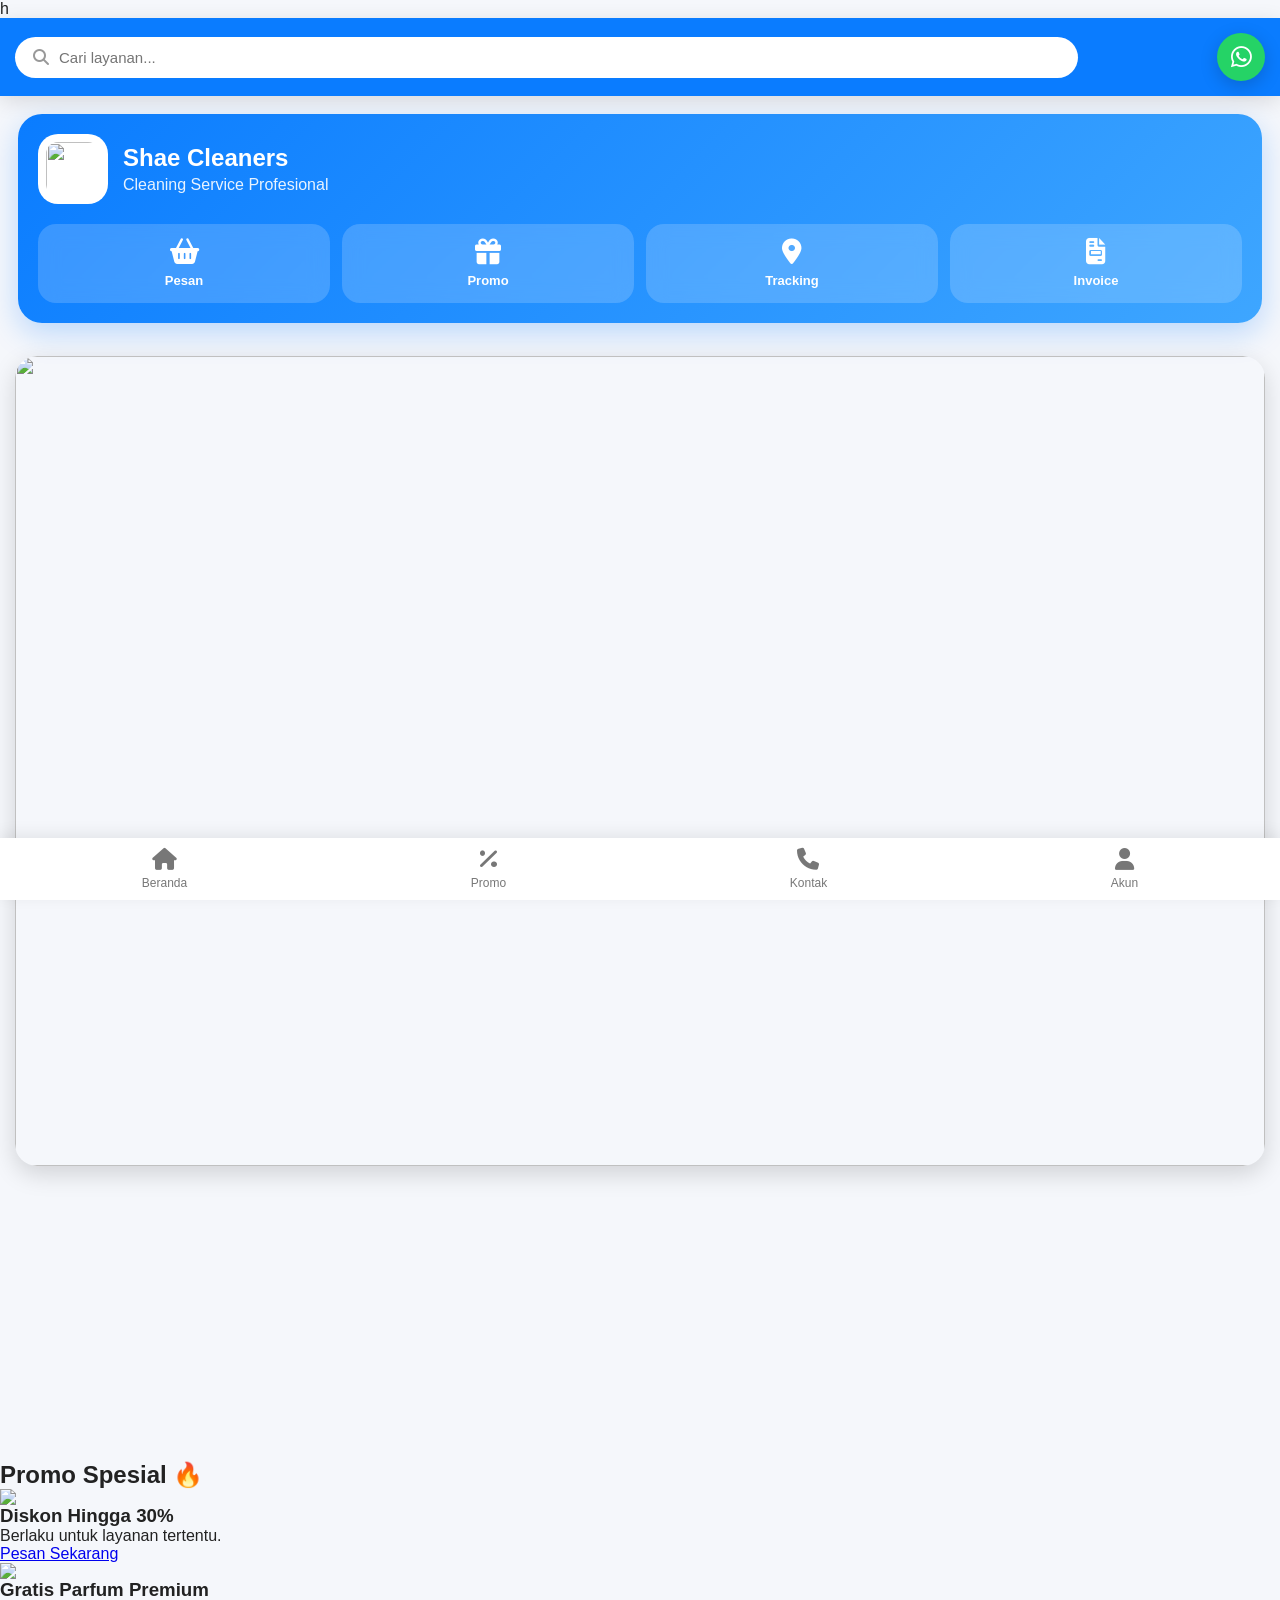
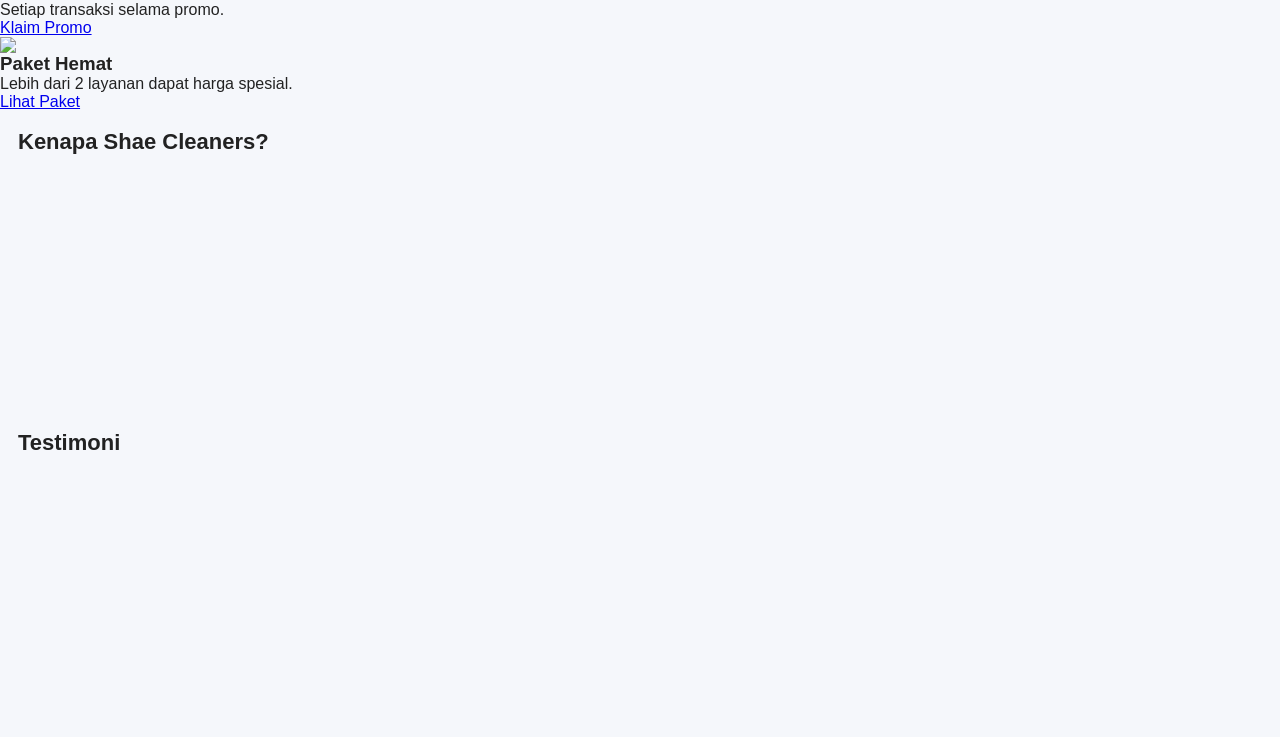
==== commit 54f670e0: "Update index.html" ====
--- a/index.html
+++ b/index.html
@@ -1,4 +1,4 @@
-<!DOCTYPE html>
+h<!DOCTYPE html>
 <html lang="id">
 <head>
 <meta charset="UTF-8">
@@ -112,17 +112,40 @@
 </a>
 
 </section>
-
-<!-- PROMO -->
-<section class="promo">
-<h2>🔥 Promo Terbaru</h2>
-<div class="promo-card">
-<img src="assets/promo.jpg">
-<div>
+<!-- ================= SLIDER PROMO ================= -->
+
+<section class="promo-slider">
+<h2>Promo Spesial 🔥</h2>
+<div class="promo-wrapper">
+<div class="promo-slide active">
+<img src="assets/promo1.jpg">
+<div class="promo-text">
 <h3>Diskon Hingga 30%</h3>
-<p>Gratis parfum premium setiap transaksi.</p>
-<a href="https://wa.me/62xxxxxxxxxx">Pesan Sekarang</a>
-</div>
+<p>Berlaku untuk layanan tertentu.</p>
+<a href="order.html">Pesan Sekarang</a>
+</div>
+</div>
+<div class="promo-slide">
+<img src="assets/promo2.jpg">
+<div class="promo-text">
+<h3>Gratis Parfum Premium</h3>
+<p>Setiap transaksi selama promo.</p>
+<a href="order.html">Klaim Promo</a>
+</div>
+</div>
+<div class="promo-slide">
+<img src="assets/promo3.jpg">
+<div class="promo-text">
+<h3>Paket Hemat</h3>
+<p>Lebih dari 2 layanan dapat harga spesial.</p>
+<a href="order.html">Lihat Paket</a>
+</div>
+</div>
+</div>
+<div class="promo-dot">
+<span class="dot active"></span>
+<span class="dot"></span>
+<span class="dot"></span>
 </div>
 </section>
 
--- a/style.css
+++ b/style.css
@@ -399,4 +399,105 @@
 cursor:pointer;
 box-shadow:0 8px 20px rgba(0,0,0,.2);
 z-index:999;
+}
+/* ================= HERO CARD ================= */
+
+.hero-card{
+
+margin:18px;
+
+padding:20px;
+
+border-radius:24px;
+
+background:linear-gradient(135deg,#0A7CFF,#3EA6FF);
+
+color:#fff;
+
+box-shadow:0 10px 30px rgba(10,124,255,.25);
+
+}
+
+.hero-info{
+
+display:flex;
+
+align-items:center;
+
+margin-bottom:20px;
+
+}
+
+.logo-box img{
+
+width:70px;
+
+height:70px;
+
+border-radius:20px;
+
+background:#fff;
+
+padding:8px;
+
+}
+
+.text-box{
+
+margin-left:15px;
+
+}
+
+.text-box h2{
+
+font-size:24px;
+
+font-weight:700;
+
+}
+
+.text-box p{
+
+opacity:.9;
+
+margin-top:4px;
+
+}
+
+.hero-action{
+
+display:grid;
+
+grid-template-columns:repeat(4,1fr);
+
+gap:12px;
+
+}
+
+.hero-action a{
+background:rgba(255,255,255,.18);
+backdrop-filter:blur(10px);
+border-radius:18px;
+padding:15px 10px;
+text-align:center;
+text-decoration:none;
+color:#fff;
+font-size:13px;
+font-weight:600;
+
+transition:.3s;
+}
+.hero-action a:hover{
+
+transform:translateY(-4px);
+
+background:rgba(255,255,255,.28);
+}
+.hero-action i{
+
+display:block;
+
+font-size:26px;
+
+margin-bottom:8px;
 }
